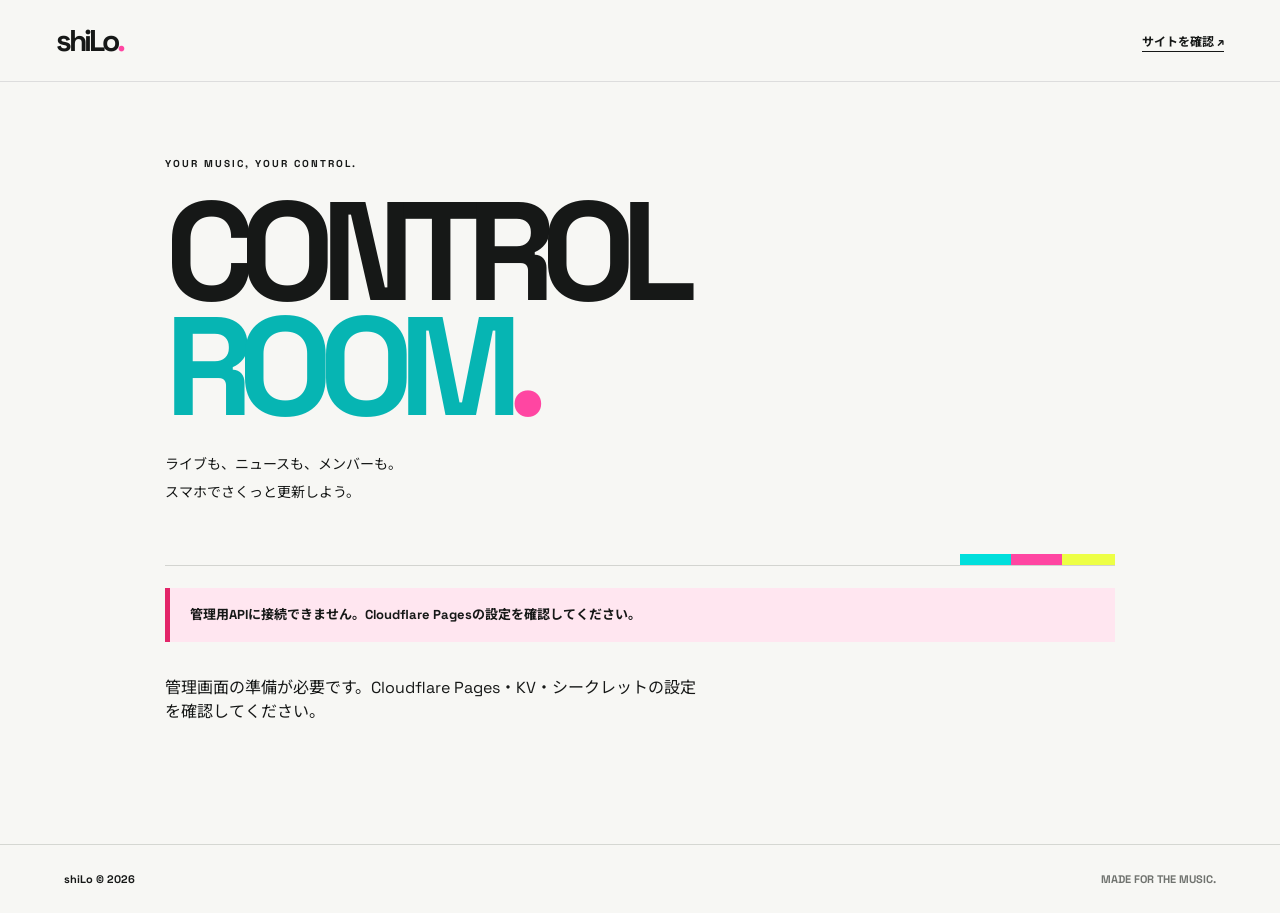
==== admin/index.html @ 3575ef64 "Add shiLo mobile control room and Cloudflare Pages content API" ====
<!doctype html>
<html lang="ja"><head><meta charset="utf-8"><meta name="viewport" content="width=device-width,initial-scale=1"><meta name="robots" content="noindex,nofollow"><meta name="theme-color" content="#f7f7f4"><title>shiLo | CONTROL ROOM</title><link rel="stylesheet" href="./admin.css"><script src="./admin.js" defer></script></head>
<body><a class="skip" href="#main">本文へ</a><header class="topbar"><a href="../" class="brand">shiLo<span>.</span></a><a class="public-link" href="../" target="_blank" rel="noopener">サイトを確認 ↗</a></header>
<main id="main"><div class="intro"><p class="overline">YOUR MUSIC, YOUR CONTROL.</p><h1>CONTROL<br><em>ROOM</em><span>.</span></h1><p>ライブも、ニュースも、メンバーも。<br>スマホでさくっと更新しよう。</p></div>
<p id="message" class="message" role="status" aria-live="polite" hidden></p>
<section id="loading" class="access-card">管理画面を読み込んでいます…</section>
<section id="setup-screen" class="access-card" hidden><p class="overline">FIRST TIME ONLY</p><h2>はじめての設定</h2><p>担当者の管理IDとパスワードを設定。初期設定用キーはサイト管理者から受け取ります。</p>
<form id="setup-form"><label>初期設定用キー<input name="setupKey" type="password" autocomplete="off" required></label><label>管理ID<input name="id" minlength="3" maxlength="40" autocomplete="username" required placeholder="shilo-manager"></label><label>パスワード（12文字以上）<input name="password" type="password" minlength="12" maxlength="128" autocomplete="new-password" required></label><button class="primary" type="submit">管理を始める ↗</button></form></section>
<section id="login-screen" class="access-card" hidden><p class="overline">WELCOME BACK</p><h2>おかえりなさい。</h2><p>管理IDとパスワードを入力。</p><form id="login-form"><label>管理ID<input name="id" autocomplete="username" required></label><label>パスワード<input name="password" type="password" autocomplete="current-password" required></label><button class="primary" type="submit">ログイン ↗</button></form></section>
<section id="workspace" hidden><div class="session-strip"><span id="signed-in">ログイン中</span><button id="logout" type="button">ログアウト ↗</button></div>
<nav class="tabs" aria-label="編集する項目"><button type="button" data-tab="events" aria-pressed="true">LIVE<small>ライブ</small></button><button type="button" data-tab="news" aria-pressed="false">NEWS<small>お知らせ</small></button><button type="button" data-tab="members" aria-pressed="false">MEMBER<small>メンバー</small></button><button type="button" data-tab="settings" aria-pressed="false">TEXT<small>紹介文</small></button><button type="button" data-tab="account" aria-pressed="false">LOGIN<small>ID変更</small></button></nav>
<section id="collection-pane" class="pane"><div class="pane-head"><div><p class="overline" id="collection-kicker">01 / LIVE</p><h2 id="collection-title">ライブ情報</h2></div><button id="add-entry" class="add-button" type="button">＋ 追加する</button></div><p class="hint">「公開する」をオンにした項目だけがサイトに表示されます。</p><div id="entry-list" class="entry-list"></div>
<form id="entry-form" class="editor" hidden><div class="editor-title"><h3 id="editor-title">新規作成</h3><button type="button" id="cancel-edit" class="text-button">キャンセル ✕</button></div><div id="entry-fields" class="fields"></div><label class="publish-toggle"><input type="checkbox" name="published"><span><b>サイトに公開する</b><small>オフなら下書きとして保存</small></span></label><button class="primary" type="submit">保存して反映する ↗</button></form></section>
<section id="settings-pane" class="pane" hidden><p class="overline">04 / WORDS</p><h2>サイトの紹介文</h2><p class="hint">空欄の場合は、今のサイトの文章をそのまま表示します。</p><form id="settings-form" class="editor"><label>トップのキャッチコピー<textarea name="tagline" maxlength="130" rows="2"></textarea></label><label>ABOUTの紹介文<textarea name="about" maxlength="700" rows="5"></textarea></label><button class="primary" type="submit">紹介文を保存 ↗</button></form></section>
<section id="account-pane" class="pane" hidden><p class="overline">05 / SECURITY</p><h2>管理IDを変更</h2><p class="hint">担当者が変わるとき、ここでIDとパスワードを変更できます。古いログイン情報は無効になります。</p><form id="account-form" class="editor"><label>新しい管理ID<input name="newId" minlength="3" maxlength="40" autocomplete="off" required></label><label>新しいパスワード（変更しないなら空欄）<input name="newPassword" type="password" minlength="12" maxlength="128" autocomplete="new-password"></label><label>現在のパスワード（本人確認）<input name="currentPassword" type="password" autocomplete="current-password" required></label><button class="primary" type="submit">ログイン情報を変更 ↗</button></form></section>
</section></main><footer>shiLo © 2026 <span>MADE FOR THE MUSIC.</span></footer></body></html>
---- admin/admin.css ----
@import url('https://fonts.googleapis.com/css2?family=Noto+Sans+JP:wght@400;500;700;900&family=Space+Grotesk:wght@400;600;700&display=swap');
:root{--paper:#f7f7f4;--ink:#161817;--pink:#ff46a2;--cyan:#00dfdc;--yellow:#edff45}*{box-sizing:border-box}html{scroll-behavior:smooth}body{margin:0;background:var(--paper);color:var(--ink);font-family:'Space Grotesk','Noto Sans JP',sans-serif}button,input,textarea{font:inherit}button{cursor:pointer;-webkit-tap-highlight-color:transparent}a{color:inherit;text-decoration:none}[hidden]{display:none!important}:focus-visible{outline:3px solid #008d8a;outline-offset:3px}.skip{position:absolute;top:-200px;background:#fff;padding:20px;z-index:10}.skip:focus{top:0}
.topbar{display:flex;justify-content:space-between;align-items:center;padding:21px min(5vw,56px);border-bottom:1px solid #ddd}.brand{font-size:30px;font-weight:700;letter-spacing:-3px}.brand span{color:var(--pink)}.public-link{font-size:12px;font-weight:700;text-decoration:underline;text-underline-offset:5px}main{max-width:1000px;margin:0 auto;padding:0 25px 90px}.intro{position:relative;padding:65px 0 45px;border-bottom:1px solid #d3d4d0}.intro .overline,.overline{font-size:10px;font-weight:700;letter-spacing:2px}.intro h1{font-size:clamp(64px,13vw,140px);letter-spacing:-.105em;line-height:.82;margin:25px 0}.intro h1 em{font-style:normal;color:#06b5b3}.intro h1>span{color:var(--pink)}.intro>p:last-child{font-size:14px;line-height:2}.intro:after{content:'';position:absolute;bottom:0;right:0;width:155px;height:11px;background:linear-gradient(90deg,var(--cyan) 33%,var(--pink) 33% 66%,var(--yellow) 66%)}
.message{margin:22px 0 0;padding:16px 20px;border-left:5px solid #008d8a;background:#e2f6f3;font-size:13px;font-weight:700;line-height:1.7}.message.error{border-color:#e32669;background:#ffe6f0}.access-card,.pane{padding:32px 0}.access-card{max-width:540px}.access-card h2,.pane h2{font-size:clamp(29px,5vw,44px);margin:10px 0 18px;letter-spacing:-.05em}.access-card>p:not(.overline){font-size:13px;line-height:2;color:#656862}form label{display:flex;flex-direction:column;gap:9px;font-size:12px;font-weight:700;margin:18px 0}input:not([type=checkbox]),textarea{border:1px solid #a4a8a2;background:#fff;border-radius:3px;padding:15px 14px;width:100%;min-height:51px;color:var(--ink);font-size:16px}textarea{resize:vertical;line-height:1.8}
.primary,.add-button{border:0;border-radius:2px;background:var(--ink);color:#fff;padding:18px 22px;min-height:54px;font-size:13px;font-weight:700}.primary{width:100%;margin-top:15px;text-align:left;display:flex;justify-content:space-between;align-items:center}.primary:hover,.add-button:hover{background:#374e4c}.primary:disabled,.add-button:disabled{opacity:.5;cursor:wait}.session-strip{display:flex;justify-content:space-between;align-items:center;padding:24px 0;font-size:12px;font-weight:700}.session-strip button,.text-button{background:transparent;border:0;text-decoration:underline;text-underline-offset:4px;font-size:12px;font-weight:700}.session-strip #signed-in:before{content:'●';color:#00ab7c;margin-right:8px}.tabs{display:grid;grid-template-columns:repeat(5,minmax(0,1fr));border:1px solid var(--ink);overflow:hidden}.tabs button{background:#fff;border:0;border-right:1px solid var(--ink);padding:19px 8px;font-weight:700;font-size:15px;text-align:center}.tabs button:last-child{border:0}.tabs button small{display:block;font-size:10px;margin-top:5px;font-weight:500}.tabs button[aria-pressed=true]{background:var(--yellow)}
.pane-head{display:flex;justify-content:space-between;align-items:center;gap:20px}.pane-head h2{margin-bottom:0}.add-button{white-space:nowrap;background:var(--pink);color:var(--ink)}.hint{font-size:12px;line-height:1.9;color:#656862;margin:20px 0 27px}.entry-list{display:grid;gap:14px}.entry{background:#fff;padding:20px 22px;border:1px solid #d7d9d5;display:flex;justify-content:space-between;gap:20px;align-items:center}.entry h3{font-size:18px;margin:0 0 8px;overflow-wrap:anywhere}.entry p{font-size:12px;line-height:1.75;color:#626662;margin:0}.entry-actions{display:flex;gap:8px;flex-wrap:wrap;justify-content:flex-end}.entry-actions button{border:1px solid #a7aaa5;background:#fff;border-radius:3px;font-size:12px;min-width:60px;min-height:44px;font-weight:700}.entry-actions .delete{color:#b22655}.state{display:inline-block;margin-top:7px;font-size:10px;font-weight:700;padding:5px 8px;background:#ebefeb}.state.on{background:#ccf6dc}.empty{border:1px dashed #a8aba6;padding:36px 20px;text-align:center;font-size:13px;line-height:1.9;color:#656862}.editor{margin-top:26px;padding:27px;background:#f0f1ed;border:1px solid #d7dad4}.editor-title{display:flex;justify-content:space-between;align-items:center;gap:10px}.editor-title h3{font-size:22px;margin:0}.fields{display:grid;grid-template-columns:1fr 1fr;gap:0 18px}.fields label.wide{grid-column:1/-1}.publish-toggle{background:#fff;padding:14px 15px;flex-direction:row;align-items:center!important;gap:14px}.publish-toggle input{accent-color:#008e75;width:22px;height:22px}.publish-toggle span{display:flex;flex-direction:column;gap:3px}.publish-toggle small{font-size:11px;color:#686c68;font-weight:400}footer{border-top:1px solid #d5d7d2;padding:27px 5%;font-size:11px;display:flex;justify-content:space-between;gap:20px;font-weight:700}footer span{color:#70736f}
@media(max-width:700px){main{padding:0 17px 65px}.intro{padding:43px 0 35px}.intro h1{font-size:clamp(60px,15vw,88px)}.intro>p:last-child{font-size:12px}.tabs{display:flex;overflow-x:auto;scroll-snap-type:x mandatory}.tabs button{min-width:94px;flex:1;scroll-snap-align:start;padding:17px 7px;font-size:13px}.session-strip{padding:21px 0}.pane{padding:25px 0}.pane h2{font-size:26px}.pane-head{align-items:flex-end}.add-button{padding:12px;font-size:12px;min-height:48px}.entry{display:block;padding:17px}.entry-actions{justify-content:flex-start;margin-top:16px}.editor{padding:16px}.fields{grid-template-columns:1fr}.fields label{grid-column:1/-1}.access-card{padding:25px 0}}@media(prefers-reduced-motion:reduce){html{scroll-behavior:auto}*{transition:none!important}}
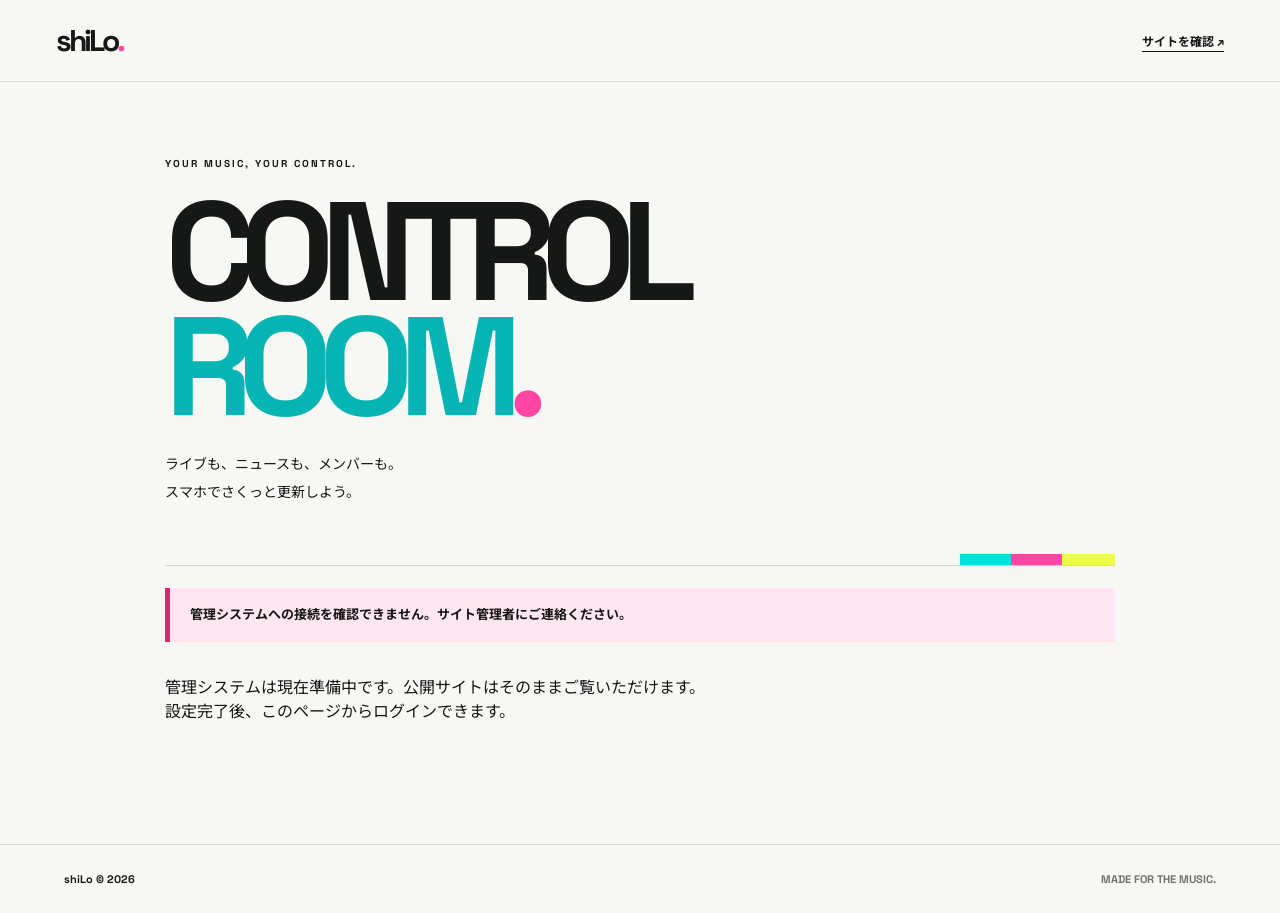
==== commit 0f2c3288: "Prefill shiLo initial administrator ID as 1013" ====
--- a/admin/index.html
+++ b/admin/index.html
@@ -5,7 +5,7 @@
 <p id="message" class="message" role="status" aria-live="polite" hidden></p>
 <section id="loading" class="access-card">管理画面を読み込んでいます…</section>
 <section id="setup-screen" class="access-card" hidden><p class="overline">FIRST TIME ONLY</p><h2>はじめての設定</h2><p>担当者の管理IDとパスワードを設定。初期設定用キーはサイト管理者から受け取ります。</p>
-<form id="setup-form"><label>初期設定用キー<input name="setupKey" type="password" autocomplete="off" required></label><label>管理ID<input name="id" minlength="3" maxlength="40" autocomplete="username" required placeholder="shilo-manager"></label><label>パスワード（12文字以上）<input name="password" type="password" minlength="12" maxlength="128" autocomplete="new-password" required></label><button class="primary" type="submit">管理を始める ↗</button></form></section>
+<form id="setup-form"><label>初期設定用キー<input name="setupKey" type="password" autocomplete="off" required></label><label>管理ID<input name="id" minlength="3" maxlength="40" autocomplete="username" required value="1013" placeholder="管理ID"></label><label>パスワード（12文字以上）<input name="password" type="password" minlength="12" maxlength="128" autocomplete="new-password" required></label><button class="primary" type="submit">管理を始める ↗</button></form></section>
 <section id="login-screen" class="access-card" hidden><p class="overline">WELCOME BACK</p><h2>おかえりなさい。</h2><p>管理IDとパスワードを入力。</p><form id="login-form"><label>管理ID<input name="id" autocomplete="username" required></label><label>パスワード<input name="password" type="password" autocomplete="current-password" required></label><button class="primary" type="submit">ログイン ↗</button></form></section>
 <section id="workspace" hidden><div class="session-strip"><span id="signed-in">ログイン中</span><button id="logout" type="button">ログアウト ↗</button></div>
 <nav class="tabs" aria-label="編集する項目"><button type="button" data-tab="events" aria-pressed="true">LIVE<small>ライブ</small></button><button type="button" data-tab="news" aria-pressed="false">NEWS<small>お知らせ</small></button><button type="button" data-tab="members" aria-pressed="false">MEMBER<small>メンバー</small></button><button type="button" data-tab="settings" aria-pressed="false">TEXT<small>紹介文</small></button><button type="button" data-tab="account" aria-pressed="false">LOGIN<small>ID変更</small></button></nav>
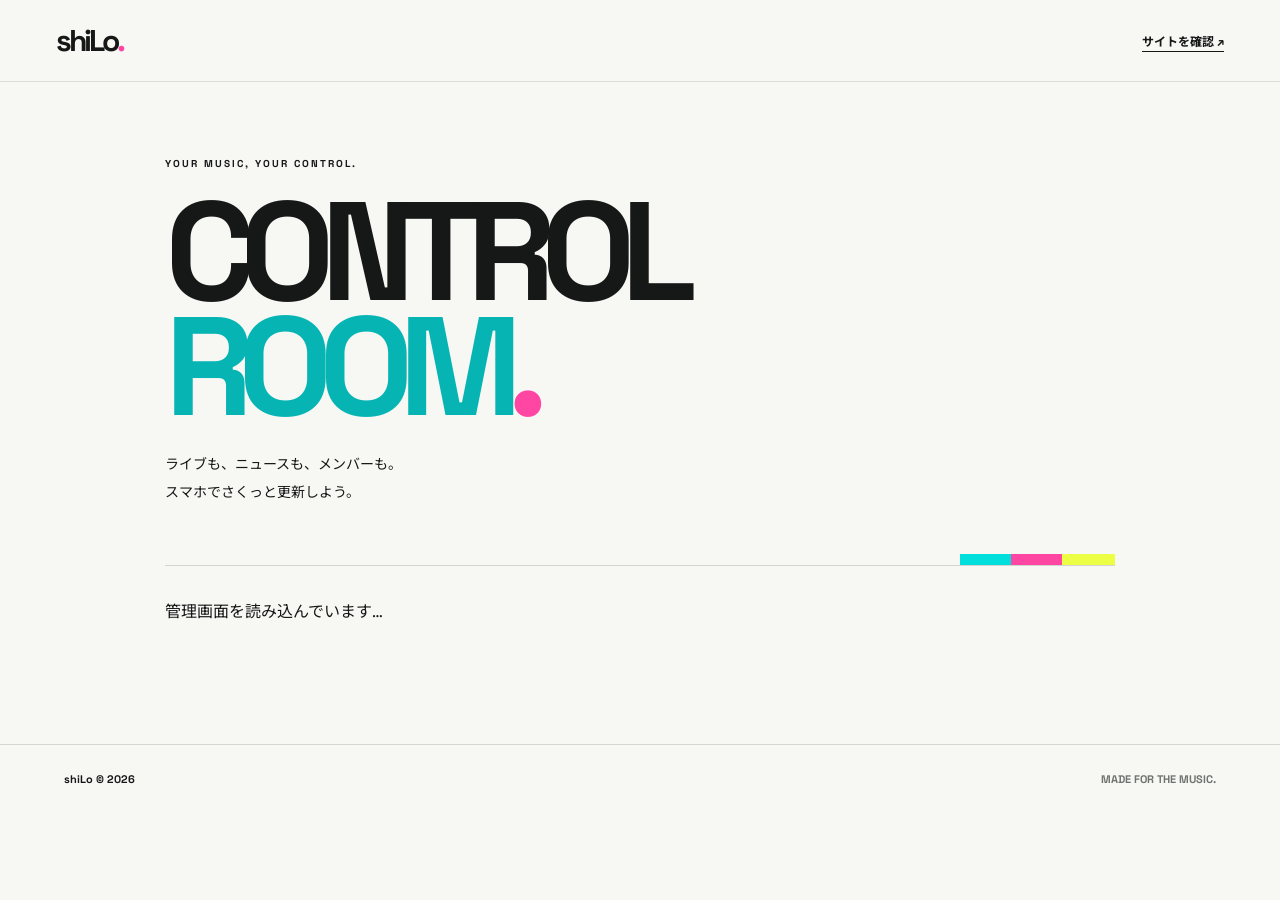
==== commit d17446b4: "Remove staff account setup and settings screens; show ID 1013 login" ====
--- a/admin/index.html
+++ b/admin/index.html
@@ -4,13 +4,10 @@
 <main id="main"><div class="intro"><p class="overline">YOUR MUSIC, YOUR CONTROL.</p><h1>CONTROL<br><em>ROOM</em><span>.</span></h1><p>ライブも、ニュースも、メンバーも。<br>スマホでさくっと更新しよう。</p></div>
 <p id="message" class="message" role="status" aria-live="polite" hidden></p>
 <section id="loading" class="access-card">管理画面を読み込んでいます…</section>
-<section id="setup-screen" class="access-card" hidden><p class="overline">FIRST TIME ONLY</p><h2>はじめての設定</h2><p>担当者の管理IDとパスワードを設定。初期設定用キーはサイト管理者から受け取ります。</p>
-<form id="setup-form"><label>初期設定用キー<input name="setupKey" type="password" autocomplete="off" required></label><label>管理ID<input name="id" minlength="3" maxlength="40" autocomplete="username" required value="1013" placeholder="管理ID"></label><label>パスワード（12文字以上）<input name="password" type="password" minlength="12" maxlength="128" autocomplete="new-password" required></label><button class="primary" type="submit">管理を始める ↗</button></form></section>
-<section id="login-screen" class="access-card" hidden><p class="overline">WELCOME BACK</p><h2>おかえりなさい。</h2><p>管理IDとパスワードを入力。</p><form id="login-form"><label>管理ID<input name="id" autocomplete="username" required></label><label>パスワード<input name="password" type="password" autocomplete="current-password" required></label><button class="primary" type="submit">ログイン ↗</button></form></section>
+<section id="login-screen" class="access-card" hidden><p class="overline">WELCOME BACK</p><h2>おかえりなさい。</h2><p>管理ID「1013」のパスワードを入力してください。</p><form id="login-form"><label>管理ID<input name="id" value="1013" readonly aria-readonly="true" autocomplete="username" required></label><label>パスワード<input name="password" type="password" autocomplete="current-password" required></label><button class="primary" type="submit">ログイン ↗</button></form></section>
 <section id="workspace" hidden><div class="session-strip"><span id="signed-in">ログイン中</span><button id="logout" type="button">ログアウト ↗</button></div>
-<nav class="tabs" aria-label="編集する項目"><button type="button" data-tab="events" aria-pressed="true">LIVE<small>ライブ</small></button><button type="button" data-tab="news" aria-pressed="false">NEWS<small>お知らせ</small></button><button type="button" data-tab="members" aria-pressed="false">MEMBER<small>メンバー</small></button><button type="button" data-tab="settings" aria-pressed="false">TEXT<small>紹介文</small></button><button type="button" data-tab="account" aria-pressed="false">LOGIN<small>ID変更</small></button></nav>
+<nav class="tabs" aria-label="編集する項目"><button type="button" data-tab="events" aria-pressed="true">LIVE<small>ライブ</small></button><button type="button" data-tab="news" aria-pressed="false">NEWS<small>お知らせ</small></button><button type="button" data-tab="members" aria-pressed="false">MEMBER<small>メンバー</small></button><button type="button" data-tab="settings" aria-pressed="false">TEXT<small>紹介文</small></button></nav>
 <section id="collection-pane" class="pane"><div class="pane-head"><div><p class="overline" id="collection-kicker">01 / LIVE</p><h2 id="collection-title">ライブ情報</h2></div><button id="add-entry" class="add-button" type="button">＋ 追加する</button></div><p class="hint">「公開する」をオンにした項目だけがサイトに表示されます。</p><div id="entry-list" class="entry-list"></div>
 <form id="entry-form" class="editor" hidden><div class="editor-title"><h3 id="editor-title">新規作成</h3><button type="button" id="cancel-edit" class="text-button">キャンセル ✕</button></div><div id="entry-fields" class="fields"></div><label class="publish-toggle"><input type="checkbox" name="published"><span><b>サイトに公開する</b><small>オフなら下書きとして保存</small></span></label><button class="primary" type="submit">保存して反映する ↗</button></form></section>
 <section id="settings-pane" class="pane" hidden><p class="overline">04 / WORDS</p><h2>サイトの紹介文</h2><p class="hint">空欄の場合は、今のサイトの文章をそのまま表示します。</p><form id="settings-form" class="editor"><label>トップのキャッチコピー<textarea name="tagline" maxlength="130" rows="2"></textarea></label><label>ABOUTの紹介文<textarea name="about" maxlength="700" rows="5"></textarea></label><button class="primary" type="submit">紹介文を保存 ↗</button></form></section>
-<section id="account-pane" class="pane" hidden><p class="overline">05 / SECURITY</p><h2>管理IDを変更</h2><p class="hint">担当者が変わるとき、ここでIDとパスワードを変更できます。古いログイン情報は無効になります。</p><form id="account-form" class="editor"><label>新しい管理ID<input name="newId" minlength="3" maxlength="40" autocomplete="off" required></label><label>新しいパスワード（変更しないなら空欄）<input name="newPassword" type="password" minlength="12" maxlength="128" autocomplete="new-password"></label><label>現在のパスワード（本人確認）<input name="currentPassword" type="password" autocomplete="current-password" required></label><button class="primary" type="submit">ログイン情報を変更 ↗</button></form></section>
 </section></main><footer>shiLo © 2026 <span>MADE FOR THE MUSIC.</span></footer></body></html>
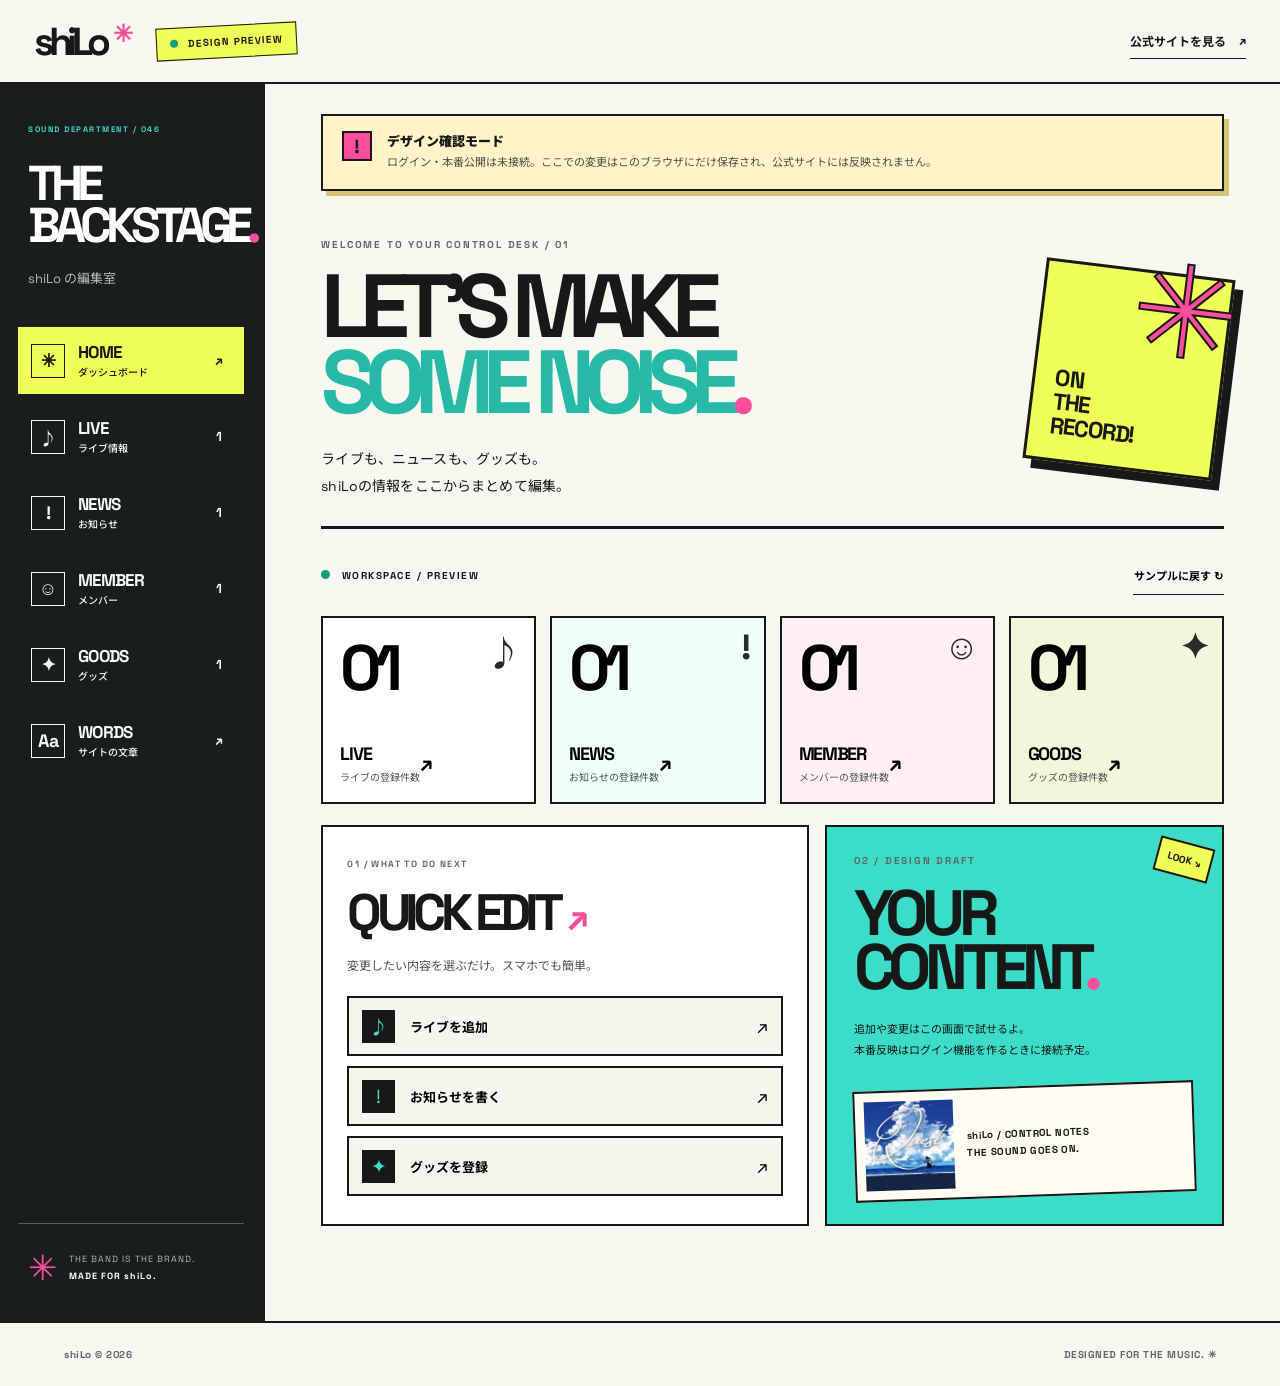
==== commit ff561e6e: "Create shiLo BACKSTAGE mobile admin design preview without authentication" ====
--- a/admin/index.html
+++ b/admin/index.html
@@ -1,13 +1,101 @@
 <!doctype html>
-<html lang="ja"><head><meta charset="utf-8"><meta name="viewport" content="width=device-width,initial-scale=1"><meta name="robots" content="noindex,nofollow"><meta name="theme-color" content="#f7f7f4"><title>shiLo | CONTROL ROOM</title><link rel="stylesheet" href="./admin.css"><script src="./admin.js" defer></script></head>
-<body><a class="skip" href="#main">本文へ</a><header class="topbar"><a href="../" class="brand">shiLo<span>.</span></a><a class="public-link" href="../" target="_blank" rel="noopener">サイトを確認 ↗</a></header>
-<main id="main"><div class="intro"><p class="overline">YOUR MUSIC, YOUR CONTROL.</p><h1>CONTROL<br><em>ROOM</em><span>.</span></h1><p>ライブも、ニュースも、メンバーも。<br>スマホでさくっと更新しよう。</p></div>
-<p id="message" class="message" role="status" aria-live="polite" hidden></p>
-<section id="loading" class="access-card">管理画面を読み込んでいます…</section>
-<section id="login-screen" class="access-card" hidden><p class="overline">WELCOME BACK</p><h2>おかえりなさい。</h2><p>管理ID「1013」のパスワードを入力してください。</p><form id="login-form"><label>管理ID<input name="id" value="1013" readonly aria-readonly="true" autocomplete="username" required></label><label>パスワード<input name="password" type="password" autocomplete="current-password" required></label><button class="primary" type="submit">ログイン ↗</button></form></section>
-<section id="workspace" hidden><div class="session-strip"><span id="signed-in">ログイン中</span><button id="logout" type="button">ログアウト ↗</button></div>
-<nav class="tabs" aria-label="編集する項目"><button type="button" data-tab="events" aria-pressed="true">LIVE<small>ライブ</small></button><button type="button" data-tab="news" aria-pressed="false">NEWS<small>お知らせ</small></button><button type="button" data-tab="members" aria-pressed="false">MEMBER<small>メンバー</small></button><button type="button" data-tab="settings" aria-pressed="false">TEXT<small>紹介文</small></button></nav>
-<section id="collection-pane" class="pane"><div class="pane-head"><div><p class="overline" id="collection-kicker">01 / LIVE</p><h2 id="collection-title">ライブ情報</h2></div><button id="add-entry" class="add-button" type="button">＋ 追加する</button></div><p class="hint">「公開する」をオンにした項目だけがサイトに表示されます。</p><div id="entry-list" class="entry-list"></div>
-<form id="entry-form" class="editor" hidden><div class="editor-title"><h3 id="editor-title">新規作成</h3><button type="button" id="cancel-edit" class="text-button">キャンセル ✕</button></div><div id="entry-fields" class="fields"></div><label class="publish-toggle"><input type="checkbox" name="published"><span><b>サイトに公開する</b><small>オフなら下書きとして保存</small></span></label><button class="primary" type="submit">保存して反映する ↗</button></form></section>
-<section id="settings-pane" class="pane" hidden><p class="overline">04 / WORDS</p><h2>サイトの紹介文</h2><p class="hint">空欄の場合は、今のサイトの文章をそのまま表示します。</p><form id="settings-form" class="editor"><label>トップのキャッチコピー<textarea name="tagline" maxlength="130" rows="2"></textarea></label><label>ABOUTの紹介文<textarea name="about" maxlength="700" rows="5"></textarea></label><button class="primary" type="submit">紹介文を保存 ↗</button></form></section>
-</section></main><footer>shiLo © 2026 <span>MADE FOR THE MUSIC.</span></footer></body></html>+<html lang="ja">
+<head>
+<meta charset="utf-8">
+<meta name="viewport" content="width=device-width, initial-scale=1">
+<meta name="theme-color" content="#f7f7f0">
+<meta name="robots" content="noindex,nofollow">
+<meta name="description" content="shiLo 管理画面のデザイン確認用プレビュー。ログイン・本番保存は未実装です。">
+<title>BACKSTAGE / shiLo — 管理画面デザイン</title>
+<link rel="preconnect" href="https://fonts.googleapis.com">
+<link rel="preconnect" href="https://fonts.gstatic.com" crossorigin>
+<link rel="stylesheet" href="./admin.css?v=backstage-design-1">
+<script src="./admin.js?v=backstage-design-1" defer></script>
+</head>
+<body>
+<a class="skip-link" href="#main">編集エリアへ移動</a>
+<header class="topbar">
+  <a class="brand" href="../" aria-label="shiLoのホームに戻る">shi<span>Lo</span><b>✳</b></a>
+  <span class="studio-chip"><span class="live-dot" aria-hidden="true"></span> DESIGN PREVIEW</span>
+  <a class="site-link" href="../" target="_blank" rel="noopener noreferrer">公式サイトを見る <span aria-hidden="true">↗</span></a>
+</header>
+<div class="app-frame">
+  <aside class="sidebar" aria-label="管理メニュー">
+    <div class="sidebar-title"><span class="sidebar-side">SOUND DEPARTMENT / 046</span><strong>THE<br>BACKSTAGE<span>.</span></strong><p>shiLo の編集室</p></div>
+    <nav class="side-nav" aria-label="コンテンツの管理">
+      <button type="button" class="nav-item active" data-view="dashboard" aria-current="page"><span class="nav-icon" aria-hidden="true">✳</span><span>HOME<small>ダッシュボード</small></span><span class="nav-arrow">↗</span></button>
+      <button type="button" class="nav-item" data-view="events"><span class="nav-icon" aria-hidden="true">♪</span><span>LIVE<small>ライブ情報</small></span><span class="nav-count" data-count="events">0</span></button>
+      <button type="button" class="nav-item" data-view="news"><span class="nav-icon" aria-hidden="true">!</span><span>NEWS<small>お知らせ</small></span><span class="nav-count" data-count="news">0</span></button>
+      <button type="button" class="nav-item" data-view="members"><span class="nav-icon" aria-hidden="true">☺</span><span>MEMBER<small>メンバー</small></span><span class="nav-count" data-count="members">0</span></button>
+      <button type="button" class="nav-item" data-view="goods"><span class="nav-icon" aria-hidden="true">✦</span><span>GOODS<small>グッズ</small></span><span class="nav-count" data-count="goods">0</span></button>
+      <button type="button" class="nav-item" data-view="settings"><span class="nav-icon" aria-hidden="true">Aa</span><span>WORDS<small>サイトの文章</small></span><span class="nav-arrow">↗</span></button>
+    </nav>
+    <div class="sidebar-footer"><span class="little-mark">✳</span><p>THE BAND IS THE BRAND.<br><strong>MADE FOR shiLo.</strong></p></div>
+  </aside>
+
+  <main id="main" class="main">
+    <div class="notice" role="note"><span class="notice-symbol" aria-hidden="true">!</span><p><strong>デザイン確認モード</strong><span>ログイン・本番公開は未接続。ここでの変更はこのブラウザにだけ保存され、公式サイトには反映されません。</span></p></div>
+    <nav class="mobile-nav" aria-label="スマホ管理メニュー">
+      <button type="button" data-mobile-view="dashboard" aria-current="page"><span>✳</span>HOME</button>
+      <button type="button" data-mobile-view="events"><span>♪</span>LIVE</button>
+      <button type="button" data-mobile-view="news"><span>!</span>NEWS</button>
+      <button type="button" data-mobile-view="members"><span>☺</span>MEMBER</button>
+      <button type="button" data-mobile-view="goods"><span>✦</span>GOODS</button>
+      <button type="button" data-mobile-view="settings"><span>Aa</span>WORDS</button>
+    </nav>
+    <div id="feedback" class="feedback" role="status" aria-live="polite" hidden></div>
+
+    <section id="dashboard-view" class="view">
+      <header class="page-heading"><div><p class="overline">WELCOME TO YOUR CONTROL DESK / 01</p><h1>LET'S MAKE<br><em>SOME NOISE</em><span>.</span></h1><p class="heading-description">ライブも、ニュースも、グッズも。<br>shiLoの情報をここからまとめて編集。</p></div><div class="header-art" aria-hidden="true"><span class="header-art-sun">✳</span><span class="header-art-note">ON<br>THE<br>RECORD!</span></div></header>
+      <div class="dashboard-toolbar"><span><span class="online-circle"></span> WORKSPACE / PREVIEW</span><button id="reset-demo" type="button" class="subtle-button">サンプルに戻す <span aria-hidden="true">↻</span></button></div>
+      <div id="overview-cards" class="overview-cards"></div>
+      <div class="dashboard-bottom">
+        <section class="quick-panel">
+          <div class="panel-title"><span>01 / WHAT TO DO NEXT</span><h2>QUICK EDIT<span>↗</span></h2></div>
+          <p>変更したい内容を選ぶだけ。スマホでも簡単。</p>
+          <div class="quick-buttons">
+            <button type="button" data-quick-view="events"><span>♪</span><b>ライブを追加</b><span aria-hidden="true">↗</span></button>
+            <button type="button" data-quick-view="news"><span>!</span><b>お知らせを書く</b><span aria-hidden="true">↗</span></button>
+            <button type="button" data-quick-view="goods"><span>✦</span><b>グッズを登録</b><span aria-hidden="true">↗</span></button>
+          </div>
+        </section>
+        <section class="preview-panel">
+          <div class="preview-stamp">LOOK ↘</div><p class="overline">02 / DESIGN DRAFT</p><h2>YOUR<br>CONTENT<span>.</span></h2><p>追加や変更はこの画面で試せるよ。<br>本番反映はログイン機能を作るときに接続予定。</p><div class="mini-cover"><img src="../assets/quest-cover.jpg" alt="shiLo『Quest』ジャケット" loading="lazy"><span>shiLo / CONTROL NOTES<br><b>THE SOUND GOES ON.</b></span></div>
+        </section>
+      </div>
+    </section>
+
+    <section id="collection-view" class="view" hidden>
+      <div class="page-heading page-heading-small"><div><p id="section-eyebrow" class="overline">LIVE / EDIT YOUR SOUND</p><h1 id="section-title">LIVE<span>.</span></h1><p id="section-description" class="heading-description">ライブ情報を追加・編集できます。</p></div><div class="section-number" id="section-number">01</div></div>
+      <div class="list-toolbar">
+        <div class="filter-group" role="group" aria-label="表示を絞り込む"><button type="button" data-filter="all" aria-pressed="true">すべて</button><button type="button" data-filter="published" aria-pressed="false">公開イメージ</button><button type="button" data-filter="draft" aria-pressed="false">下書き</button></div>
+        <button id="add-item" class="add-button" type="button"><span aria-hidden="true">＋</span> 新しく追加</button>
+      </div>
+      <div id="collection-list" class="collection-list"></div>
+      <p class="list-note">※ この一覧はデザイン確認用です。本番サイトには表示されません。</p>
+    </section>
+
+    <section id="settings-view" class="view" hidden>
+      <div class="page-heading page-heading-small"><div><p class="overline">WORDS / YOUR VOICE</p><h1>WORDS<span>.</span></h1><p class="heading-description">トップのキャッチコピーと紹介文を編集する画面。</p></div><div class="section-number">Aa</div></div>
+      <form id="settings-form" class="settings-form">
+        <div class="settings-card"><span class="field-kicker">01 / TOP MESSAGE</span><label for="setting-tagline">メインのキャッチコピー</label><textarea id="setting-tagline" name="tagline" rows="3" maxlength="130" placeholder="日常に、おしゃぽっぷなBGMを。"></textarea><small>トップページのメッセージに使う想定。</small></div>
+        <div class="settings-card"><span class="field-kicker">02 / ABOUT shiLo</span><label for="setting-about">バンドの紹介文</label><textarea id="setting-about" name="about" rows="5" maxlength="700" placeholder="shiLoの紹介文"></textarea><small>ABOUT欄の文章に使う想定。</small></div>
+        <div class="settings-actions"><button type="submit" class="primary-button">この端末に仮保存 <span aria-hidden="true">↗</span></button><p>公式サイトには反映しません。</p></div>
+      </form>
+    </section>
+  </main>
+</div>
+<div id="editor-overlay" class="editor-overlay" hidden>
+  <div id="editor-backdrop" class="editor-backdrop" aria-hidden="true"></div>
+  <section class="editor-sheet" role="dialog" aria-modal="true" aria-labelledby="editor-heading">
+    <header class="editor-header"><div><p id="editor-kicker" class="overline">EDIT / DESIGN PREVIEW</p><h2 id="editor-heading">新しく追加</h2></div><button id="editor-close" type="button" class="icon-close" aria-label="編集を閉じる">×</button></header>
+    <form id="editor-form">
+      <div id="editor-fields" class="editor-fields"></div>
+      <label class="publish-control"><input type="checkbox" name="published"><span><strong>公開イメージにする</strong><small>本番への公開は行いません</small></span><span class="switch-art" aria-hidden="true"></span></label>
+      <div class="editor-footer"><button type="button" id="editor-cancel" class="cancel-button">キャンセル</button><button type="submit" class="primary-button">仮保存する <span aria-hidden="true">↗</span></button></div>
+    </form>
+  </section>
+</div>
+<footer class="bottom-footer"><span>shiLo © 2026</span><span>DESIGNED FOR THE MUSIC. ✳</span></footer>
+</body>
+</html>
--- a/admin/admin.css
+++ b/admin/admin.css
@@ -1,7 +1,248 @@
-@import url('https://fonts.googleapis.com/css2?family=Noto+Sans+JP:wght@400;500;700;900&family=Space+Grotesk:wght@400;600;700&display=swap');
-:root{--paper:#f7f7f4;--ink:#161817;--pink:#ff46a2;--cyan:#00dfdc;--yellow:#edff45}*{box-sizing:border-box}html{scroll-behavior:smooth}body{margin:0;background:var(--paper);color:var(--ink);font-family:'Space Grotesk','Noto Sans JP',sans-serif}button,input,textarea{font:inherit}button{cursor:pointer;-webkit-tap-highlight-color:transparent}a{color:inherit;text-decoration:none}[hidden]{display:none!important}:focus-visible{outline:3px solid #008d8a;outline-offset:3px}.skip{position:absolute;top:-200px;background:#fff;padding:20px;z-index:10}.skip:focus{top:0}
-.topbar{display:flex;justify-content:space-between;align-items:center;padding:21px min(5vw,56px);border-bottom:1px solid #ddd}.brand{font-size:30px;font-weight:700;letter-spacing:-3px}.brand span{color:var(--pink)}.public-link{font-size:12px;font-weight:700;text-decoration:underline;text-underline-offset:5px}main{max-width:1000px;margin:0 auto;padding:0 25px 90px}.intro{position:relative;padding:65px 0 45px;border-bottom:1px solid #d3d4d0}.intro .overline,.overline{font-size:10px;font-weight:700;letter-spacing:2px}.intro h1{font-size:clamp(64px,13vw,140px);letter-spacing:-.105em;line-height:.82;margin:25px 0}.intro h1 em{font-style:normal;color:#06b5b3}.intro h1>span{color:var(--pink)}.intro>p:last-child{font-size:14px;line-height:2}.intro:after{content:'';position:absolute;bottom:0;right:0;width:155px;height:11px;background:linear-gradient(90deg,var(--cyan) 33%,var(--pink) 33% 66%,var(--yellow) 66%)}
-.message{margin:22px 0 0;padding:16px 20px;border-left:5px solid #008d8a;background:#e2f6f3;font-size:13px;font-weight:700;line-height:1.7}.message.error{border-color:#e32669;background:#ffe6f0}.access-card,.pane{padding:32px 0}.access-card{max-width:540px}.access-card h2,.pane h2{font-size:clamp(29px,5vw,44px);margin:10px 0 18px;letter-spacing:-.05em}.access-card>p:not(.overline){font-size:13px;line-height:2;color:#656862}form label{display:flex;flex-direction:column;gap:9px;font-size:12px;font-weight:700;margin:18px 0}input:not([type=checkbox]),textarea{border:1px solid #a4a8a2;background:#fff;border-radius:3px;padding:15px 14px;width:100%;min-height:51px;color:var(--ink);font-size:16px}textarea{resize:vertical;line-height:1.8}
-.primary,.add-button{border:0;border-radius:2px;background:var(--ink);color:#fff;padding:18px 22px;min-height:54px;font-size:13px;font-weight:700}.primary{width:100%;margin-top:15px;text-align:left;display:flex;justify-content:space-between;align-items:center}.primary:hover,.add-button:hover{background:#374e4c}.primary:disabled,.add-button:disabled{opacity:.5;cursor:wait}.session-strip{display:flex;justify-content:space-between;align-items:center;padding:24px 0;font-size:12px;font-weight:700}.session-strip button,.text-button{background:transparent;border:0;text-decoration:underline;text-underline-offset:4px;font-size:12px;font-weight:700}.session-strip #signed-in:before{content:'●';color:#00ab7c;margin-right:8px}.tabs{display:grid;grid-template-columns:repeat(5,minmax(0,1fr));border:1px solid var(--ink);overflow:hidden}.tabs button{background:#fff;border:0;border-right:1px solid var(--ink);padding:19px 8px;font-weight:700;font-size:15px;text-align:center}.tabs button:last-child{border:0}.tabs button small{display:block;font-size:10px;margin-top:5px;font-weight:500}.tabs button[aria-pressed=true]{background:var(--yellow)}
-.pane-head{display:flex;justify-content:space-between;align-items:center;gap:20px}.pane-head h2{margin-bottom:0}.add-button{white-space:nowrap;background:var(--pink);color:var(--ink)}.hint{font-size:12px;line-height:1.9;color:#656862;margin:20px 0 27px}.entry-list{display:grid;gap:14px}.entry{background:#fff;padding:20px 22px;border:1px solid #d7d9d5;display:flex;justify-content:space-between;gap:20px;align-items:center}.entry h3{font-size:18px;margin:0 0 8px;overflow-wrap:anywhere}.entry p{font-size:12px;line-height:1.75;color:#626662;margin:0}.entry-actions{display:flex;gap:8px;flex-wrap:wrap;justify-content:flex-end}.entry-actions button{border:1px solid #a7aaa5;background:#fff;border-radius:3px;font-size:12px;min-width:60px;min-height:44px;font-weight:700}.entry-actions .delete{color:#b22655}.state{display:inline-block;margin-top:7px;font-size:10px;font-weight:700;padding:5px 8px;background:#ebefeb}.state.on{background:#ccf6dc}.empty{border:1px dashed #a8aba6;padding:36px 20px;text-align:center;font-size:13px;line-height:1.9;color:#656862}.editor{margin-top:26px;padding:27px;background:#f0f1ed;border:1px solid #d7dad4}.editor-title{display:flex;justify-content:space-between;align-items:center;gap:10px}.editor-title h3{font-size:22px;margin:0}.fields{display:grid;grid-template-columns:1fr 1fr;gap:0 18px}.fields label.wide{grid-column:1/-1}.publish-toggle{background:#fff;padding:14px 15px;flex-direction:row;align-items:center!important;gap:14px}.publish-toggle input{accent-color:#008e75;width:22px;height:22px}.publish-toggle span{display:flex;flex-direction:column;gap:3px}.publish-toggle small{font-size:11px;color:#686c68;font-weight:400}footer{border-top:1px solid #d5d7d2;padding:27px 5%;font-size:11px;display:flex;justify-content:space-between;gap:20px;font-weight:700}footer span{color:#70736f}
-@media(max-width:700px){main{padding:0 17px 65px}.intro{padding:43px 0 35px}.intro h1{font-size:clamp(60px,15vw,88px)}.intro>p:last-child{font-size:12px}.tabs{display:flex;overflow-x:auto;scroll-snap-type:x mandatory}.tabs button{min-width:94px;flex:1;scroll-snap-align:start;padding:17px 7px;font-size:13px}.session-strip{padding:21px 0}.pane{padding:25px 0}.pane h2{font-size:26px}.pane-head{align-items:flex-end}.add-button{padding:12px;font-size:12px;min-height:48px}.entry{display:block;padding:17px}.entry-actions{justify-content:flex-start;margin-top:16px}.editor{padding:16px}.fields{grid-template-columns:1fr}.fields label{grid-column:1/-1}.access-card{padding:25px 0}}@media(prefers-reduced-motion:reduce){html{scroll-behavior:auto}*{transition:none!important}}+@import url('https://fonts.googleapis.com/css2?family=Noto+Sans+JP:wght@400;500;600;700;900&family=Space+Grotesk:wght@400;500;600;700&display=swap');
+:root{--paper:#f7f7f0;--ink:#171918;--muted:#656d67;--pink:#ff4c9d;--cyan:#3bdcc9;--acid:#eeff55;--line:#d8dcd3;--white:#fff;--mint:#d5f7e9}
+*{box-sizing:border-box}
+html{scroll-behavior:smooth;scroll-padding-top:15px}
+body{margin:0;color:var(--ink);background:var(--paper);font-family:"Space Grotesk","Noto Sans JP",sans-serif;-webkit-font-smoothing:antialiased}
+button,input,textarea,select{font:inherit}
+button{cursor:pointer;-webkit-tap-highlight-color:transparent}
+a{color:inherit;text-decoration:none}
+:focus-visible{outline:3px solid #008e79;outline-offset:3px}
+[hidden]{display:none!important}
+.skip-link{position:absolute;left:0;top:-80px;z-index:20;background:var(--white);padding:13px}.skip-link:focus{top:0}
+.topbar{height:84px;background:var(--paper);border-bottom:2px solid var(--ink);display:flex;align-items:center;gap:23px;padding:0 34px}
+.brand{font-size:39px;letter-spacing:-.14em;font-weight:700;white-space:nowrap;line-height:1}.brand span{color:var(--ink)}.brand b{font-size:24px;color:var(--pink);vertical-align:top;margin-left:7px;letter-spacing:0;font-weight:700}
+.studio-chip{border:1.5px solid var(--ink);font-size:10px;font-weight:700;letter-spacing:1px;padding:9px 13px;background:var(--acid);transform:rotate(-3deg);white-space:nowrap}
+.live-dot{width:8px;height:8px;display:inline-block;background:#189a7b;border-radius:50%;margin-right:6px}
+.site-link{font-size:12px;font-weight:700;margin-left:auto;display:flex;align-items:center;gap:13px;border-bottom:1px solid currentColor;padding-block:8px}
+.site-link:hover{color:#007b70}
+.app-frame{display:grid;grid-template-columns:265px minmax(0,1fr);min-height:calc(100vh - 154px)}
+.sidebar{background:#191d1c;color:#fff;padding:32px 18px 27px;display:flex;flex-direction:column;gap:40px;border-right:3px solid #191d1c}
+.sidebar-title{padding-inline:10px}
+.sidebar-side{font-size:8px;letter-spacing:1.5px;color:var(--cyan);font-weight:700}
+.sidebar-title strong{display:block;font-size:49px;letter-spacing:-.12em;line-height:.86;margin:25px 0 22px;white-space:nowrap}
+.sidebar-title strong span{color:var(--pink)}
+.sidebar-title p{color:#b1bbb7;margin:0;font-size:13px}
+.side-nav{display:flex;flex-direction:column;gap:9px}
+.nav-item{display:flex;align-items:center;gap:13px;width:100%;border:1px solid transparent;background:transparent;color:#f5f8f4;text-align:left;padding:12px 12px;min-height:67px}
+.nav-item:hover{border-color:#67736c;background:#303937}
+.nav-item.active{background:var(--acid);color:var(--ink);border-color:var(--acid)}
+.nav-item .nav-icon{width:34px;height:34px;border:1px solid currentColor;display:grid;place-items:center;font-size:18px;font-weight:900;flex-shrink:0}
+.nav-item>span:nth-child(2){font-size:17px;font-weight:700;letter-spacing:-.04em;line-height:1.1;display:flex;flex-direction:column;gap:5px}
+.nav-item small{font-size:10px;font-weight:500;letter-spacing:0}
+.nav-count,.nav-arrow{margin-left:auto;font-size:13px;font-weight:700;min-width:24px;text-align:center}
+.sidebar-footer{margin-top:auto;padding:18px 10px 0;border-top:1px solid #52605a;display:flex;align-items:center;gap:12px}
+.little-mark{font-size:35px;color:var(--pink)}
+.sidebar-footer p{font-size:9px;letter-spacing:1px;line-height:1.9;color:#afb6b1}
+.sidebar-footer strong{color:#fff}
+.main{min-width:0;padding:30px clamp(24px,4.4vw,78px) 95px;max-width:1380px;width:100%;margin:0 auto}
+.notice{background:#fff3c7;border:2px solid var(--ink);display:flex;gap:15px;align-items:start;padding:15px 19px;min-height:77px;margin-bottom:47px;box-shadow:5px 5px 0 #d4c576}
+.notice-symbol{display:grid;place-items:center;background:var(--pink);border:2px solid var(--ink);font-size:19px;font-weight:900;width:30px;height:30px;flex-shrink:0}
+.notice p{margin:0;display:flex;flex-direction:column;gap:4px}
+.notice strong{font-size:13px;font-weight:900}
+.notice p span{font-size:11px;line-height:1.6;color:#4f5044}
+.mobile-nav{display:none}
+.feedback{background:#dbf8eb;border-left:5px solid #128b6d;padding:13px 16px;margin:-19px 0 32px;font-size:12px;font-weight:700;line-height:1.7}
+.feedback.is-error{background:#ffe3ea;border-left-color:#c12c69}
+.overline{font-size:10px;letter-spacing:1.8px;font-weight:700;color:#606963;margin:0 0 17px}
+.page-heading{display:flex;gap:25px;justify-content:space-between;align-items:center;padding-bottom:27px;border-bottom:3px solid var(--ink)}
+.page-heading h1{font-size:clamp(65px,7vw,114px);font-weight:700;line-height:.85;letter-spacing:-.12em;margin:0 0 26px}
+.page-heading h1 em{font-style:normal;color:#27b9a7}.page-heading h1>span{color:var(--pink)}
+.heading-description{margin:0;font-size:14px;line-height:1.9;letter-spacing:.01em}
+.header-art{width:190px;height:202px;flex-shrink:0;border:3px solid var(--ink);background:var(--acid);transform:rotate(7deg);position:relative;box-shadow:9px 9px 0 var(--ink)}
+.header-art-sun{font-size:128px;position:absolute;right:-11px;top:-46px;color:var(--pink);-webkit-text-stroke:2px var(--ink)}
+.header-art-note{font-size:23px;line-height:1.04;letter-spacing:-.07em;position:absolute;left:20px;bottom:20px;font-weight:900}
+.dashboard-toolbar{display:flex;justify-content:space-between;align-items:center;gap:15px;margin:27px 0 21px}
+.dashboard-toolbar>span{font-size:10px;font-weight:700;letter-spacing:1.5px}
+.online-circle{height:9px;width:9px;background:#149b80;display:inline-block;border-radius:50%;margin-right:7px}
+.subtle-button{border:0;border-bottom:1px solid var(--ink);background:transparent;padding:11px 1px;font-size:11px;font-weight:700;white-space:nowrap}
+.subtle-button:hover{color:#00786d}
+.overview-cards{display:grid;grid-template-columns:repeat(4,minmax(0,1fr));gap:14px}
+.overview-card{background:#fff;border:2px solid var(--ink);padding:18px 17px;min-height:188px;display:flex;flex-direction:column;justify-content:space-between;text-align:left;position:relative;transition:transform .15s;overflow:hidden}
+.overview-card:hover{transform:translateY(-4px)}
+.overview-card:nth-child(2){background:#effff8}
+.overview-card:nth-child(3){background:#fff0f6}
+.overview-card:nth-child(4){background:#f4f6da}
+.overview-card .card-number{font-size:64px;line-height:1;letter-spacing:-.12em;font-weight:700}
+.overview-card .card-symbol{position:absolute;top:7px;right:13px;font-size:35px;font-weight:700;color:#292d2a}
+.overview-card .card-title{font-size:18px;letter-spacing:-.07em;font-weight:700}
+.overview-card .card-label{font-size:10px;color:#4e5c55;margin-top:4px}
+.overview-card .card-foot{display:flex;align-items:center;justify-content:space-between}
+.overview-card .card-arrow{font-size:21px;font-weight:900}
+.dashboard-bottom{display:grid;grid-template-columns:1.1fr .9fr;gap:16px;margin-top:21px}
+.quick-panel,.preview-panel{border:2px solid var(--ink);padding:24px;min-width:0}
+.quick-panel{background:#fff}
+.panel-title>span{font-size:9px;font-weight:700;letter-spacing:1.4px;color:var(--muted)}
+.panel-title h2{font-size:clamp(38px,4vw,58px);line-height:1;margin:15px 0 17px;letter-spacing:-.11em}
+.panel-title h2 span{color:var(--pink);margin-left:9px;font-size:.7em}
+.quick-panel>p{font-size:12px;line-height:1.8;margin:0 0 19px;color:#505851}
+.quick-buttons{display:flex;flex-direction:column;gap:10px}
+.quick-buttons button{display:flex;align-items:center;gap:15px;width:100%;min-height:60px;text-align:left;border:2px solid var(--ink);background:#f4f6ed;padding:11px 13px}
+.quick-buttons button:hover{background:var(--acid)}
+.quick-buttons button>span:first-child{background:var(--ink);color:var(--cyan);height:33px;width:33px;display:grid;place-items:center;font-size:19px}
+.quick-buttons button b{font-size:13px}
+.quick-buttons button>span:last-child{margin-left:auto;font-size:18px}
+.preview-panel{background:var(--cyan);position:relative;overflow:hidden;padding:27px}
+.preview-panel .overline{margin-bottom:20px}
+.preview-panel h2{font-size:clamp(48px,5vw,76px);line-height:.84;letter-spacing:-.1em;margin:0 0 24px}
+.preview-panel h2 span{color:var(--pink)}
+.preview-panel>p:not(.overline){font-size:11px;line-height:1.9;max-width:290px}
+.preview-stamp{position:absolute;right:10px;top:15px;background:var(--acid);border:2px solid var(--ink);transform:rotate(15deg);padding:9px;font-size:10px;font-weight:900}
+.mini-cover{display:flex;align-items:center;gap:13px;background:#fffdf1;border:2px solid var(--ink);padding:9px;max-width:360px;margin-top:25px;transform:rotate(-2deg)}
+.mini-cover img{width:89px;height:89px;object-fit:cover}
+.mini-cover span{font-size:10px;line-height:1.7;font-weight:700;letter-spacing:.4px}
+.page-heading-small{align-items:flex-start;min-height:195px}
+.page-heading-small h1{font-size:clamp(74px,9vw,140px);line-height:.9;margin:0 0 16px}
+.section-number{font-size:clamp(65px,9vw,126px);line-height:.8;letter-spacing:-.12em;-webkit-text-stroke:2px var(--ink);color:transparent}
+.list-toolbar{display:flex;justify-content:space-between;align-items:center;gap:19px;margin:28px 0 20px}
+.filter-group{display:flex;flex-wrap:wrap;gap:8px}
+.filter-group button{font-size:11px;font-weight:700;background:#fff;border:1px solid #b6bcb4;min-height:42px;padding:9px 13px}
+.filter-group button[aria-pressed="true"]{border:2px solid var(--ink);background:var(--acid)}
+.add-button{display:flex;align-items:center;gap:10px;min-height:47px;padding:9px 17px;background:var(--ink);color:#fff;border:2px solid var(--ink);font-size:12px;font-weight:700;white-space:nowrap}
+.add-button:hover{background:#394940}
+.add-button>span{font-size:22px;line-height:1}
+.collection-list{display:flex;flex-direction:column;gap:13px}
+.entry{display:grid;grid-template-columns:minmax(0,1fr) auto;align-items:center;gap:15px;background:#fff;border:2px solid var(--ink);padding:20px 23px;min-height:111px}
+.entry-main{min-width:0}
+.entry-top{display:flex;align-items:center;gap:10px;flex-wrap:wrap;margin-bottom:11px}
+.entry-name{font-size:clamp(16px,2vw,23px);font-weight:900;margin:0;letter-spacing:-.055em;overflow-wrap:anywhere}
+.item-tag{font-size:9px;font-weight:700;letter-spacing:.5px;padding:6px 9px;border:1px solid var(--ink);background:var(--acid);white-space:nowrap}
+.item-tag.draft{background:#eeeeeb;color:#5c615e}
+.entry-subtitle{color:#656d66;font-size:11px;line-height:1.7;margin:0;overflow-wrap:anywhere}
+.entry-buttons{display:flex;align-items:center;gap:8px}
+.entry-buttons button{font-size:11px;font-weight:700;padding:10px 14px;min-height:43px;min-width:57px;border:1px solid #b8bdb7;background:#f5f6f0}
+.entry-buttons button:hover{background:var(--cyan)}
+.entry-buttons .remove{background:#fff1f6;color:#9d2a59}
+.entry-buttons .remove:hover{background:#ffd6e6}
+.empty-state{background:#fff;border:2px dashed #91988e;min-height:185px;padding:35px 25px;display:flex;flex-direction:column;align-items:center;justify-content:center;text-align:center;gap:9px}
+.empty-state>span{font-size:31px;color:var(--pink)}
+.empty-state h3{font-size:20px;margin:0}.empty-state p{font-size:11px;margin:0;color:var(--muted);line-height:1.8}
+.list-note{font-size:11px;color:var(--muted);line-height:1.7;margin:19px 0 0}
+.settings-form{max-width:840px;margin-top:26px;display:grid;gap:20px}
+.settings-card{background:#fff;padding:28px;border:2px solid var(--ink);display:flex;flex-direction:column}
+.field-kicker{font-size:10px;font-weight:700;letter-spacing:1.4px;color:#62756c;margin-bottom:18px}
+.settings-card label{font-size:20px;font-weight:900;margin-bottom:14px}
+.settings-card textarea,.editor-fields input:not([type="checkbox"]),.editor-fields textarea,.editor-fields select{width:100%;max-width:100%;border:2px solid #a6ada4;background:#fdfdf9;border-radius:0;color:var(--ink);font-size:16px;line-height:1.6;min-height:50px;padding:13px 14px}
+.settings-card textarea{resize:vertical}
+.settings-card small{font-size:10px;color:var(--muted);margin-top:12px}
+.settings-actions{display:flex;gap:17px;align-items:center;flex-wrap:wrap}
+.settings-actions p{font-size:11px;color:var(--muted)}
+.primary-button{background:var(--acid);border:2px solid var(--ink);min-height:53px;padding:12px 20px;display:flex;align-items:center;justify-content:space-between;gap:22px;font-size:13px;font-weight:900;color:var(--ink);box-shadow:4px 4px 0 var(--ink)}
+.primary-button:hover{background:var(--cyan)}
+.primary-button:active{transform:translate(2px,2px);box-shadow:2px 2px 0 var(--ink)}
+.editor-overlay{position:fixed;inset:0;z-index:30;display:flex;justify-content:flex-end}
+.editor-backdrop{position:absolute;inset:0;background:#090d0ac0}
+.editor-sheet{background:var(--paper);height:100%;max-height:100dvh;width:min(100%,580px);position:relative;overflow-y:auto;box-shadow:-6px 0 0 var(--pink);overscroll-behavior:contain}
+.editor-header{background:var(--acid);border-bottom:3px solid var(--ink);padding:25px;display:flex;align-items:center;justify-content:space-between;gap:20px}
+.editor-header .overline{margin-bottom:12px}
+.editor-header h2{font-size:clamp(28px,4vw,45px);line-height:1.1;letter-spacing:-.07em;margin:0}
+.icon-close{display:grid;place-items:center;border:2px solid var(--ink);background:#fff;width:45px;height:45px;min-width:45px;font-size:31px}
+#editor-form{padding:25px}
+.editor-fields{display:grid;grid-template-columns:repeat(2,minmax(0,1fr));gap:17px 15px}
+.editor-fields label{font-size:12px;font-weight:700;display:flex;flex-direction:column;gap:10px;min-width:0}
+.editor-fields label.wide{grid-column:1/-1}
+.editor-fields textarea{resize:vertical}
+.editor-fields .field-hint{font-size:10px;line-height:1.5;color:var(--muted);font-weight:400}
+.editor-fields .image-preview{display:flex;align-items:center;gap:13px;background:#fff;border:1px dashed #9ca69c;padding:12px}
+.editor-fields .image-preview img{width:100px;height:100px;object-fit:cover;display:block}
+.editor-fields .image-preview span{font-size:11px;color:#666d68;line-height:1.7}
+.editor-fields .image-preview[hidden]{display:none}
+.publish-control{position:relative;display:flex;align-items:center;gap:15px;background:#e3f4ee;border:2px solid var(--ink);padding:17px;margin-top:27px;cursor:pointer}
+.publish-control>input{accent-color:#087e6b;width:22px;height:22px;flex-shrink:0}
+.publish-control>span:nth-child(2){display:flex;flex-direction:column;gap:4px}
+.publish-control strong{font-size:13px}
+.publish-control small{font-size:10px;color:#636b64}
+.switch-art{margin-left:auto;font-size:24px}
+.editor-footer{display:flex;justify-content:space-between;align-items:center;gap:16px;border-top:1px solid #b9beb7;margin-top:26px;padding-top:24px}
+.cancel-button{background:transparent;border:1px solid var(--ink);min-height:49px;padding:10px 17px;font-size:12px;font-weight:700}
+.cancel-button:hover{background:#e4e8df}
+.bottom-footer{border-top:2px solid var(--ink);background:var(--paper);display:flex;justify-content:space-between;align-items:center;gap:20px;padding:25px 5%;font-size:10px;font-weight:700;letter-spacing:.5px;color:#606860}
+body.modal-open{overflow:hidden}
+@media(min-width:1550px){.main{max-width:1450px}}
+@media(max-width:1150px){
+ .app-frame{grid-template-columns:225px minmax(0,1fr)}
+ .sidebar{padding:28px 11px}
+ .sidebar-title strong{font-size:42px}
+ .nav-item{gap:10px;padding:10px 9px}
+ .overview-card{padding:15px 12px;min-height:165px}
+ .overview-card .card-number{font-size:53px}
+ .dashboard-bottom{grid-template-columns:1fr 1fr}
+ .header-art{width:148px;height:170px}
+}
+@media(max-width:900px){
+ .sidebar{display:none}
+ .app-frame{display:block}
+ .main{padding:19px 5% 65px;max-width:800px}
+ .topbar{height:69px;padding:0 5%;gap:13px}
+ .brand{font-size:34px}
+ .studio-chip{font-size:9px;padding:7px 9px}
+ .site-link{font-size:11px}
+ .notice{margin-bottom:15px}
+ .mobile-nav{display:grid;grid-template-columns:repeat(6,minmax(0,1fr));gap:0;background:#fff;border:2px solid var(--ink);margin-bottom:33px;overflow:hidden}
+ .mobile-nav button{min-width:0;display:flex;flex-direction:column;align-items:center;gap:5px;justify-content:center;font-size:9px;font-weight:700;border:0;border-right:1px solid #d6dad5;min-height:64px;padding:6px 1px;background:#fff;letter-spacing:-.03em}
+ .mobile-nav button:last-child{border-right:0}
+ .mobile-nav button span{font-size:19px;line-height:1;font-weight:900}
+ .mobile-nav button[aria-current="page"]{background:var(--acid)}
+ .page-heading h1{font-size:clamp(62px,10vw,96px)}
+ .overview-cards{gap:12px}
+}
+@media(max-width:700px){
+ .topbar{height:63px}
+ .brand{font-size:31px}
+ .brand b{font-size:20px}
+ .studio-chip{font-size:8px;letter-spacing:.3px}
+ .site-link{font-size:10px;gap:5px}
+ .main{padding:16px 5% 60px}
+ .notice{padding:13px;gap:10px;box-shadow:3px 3px 0 #d4c576}
+ .notice strong{font-size:11px}
+ .notice p span{font-size:10px}
+ .notice-symbol{width:26px;height:26px;font-size:16px}
+ .mobile-nav{margin-top:18px;margin-bottom:30px}
+ .mobile-nav button{font-size:9px}
+ .page-heading{align-items:start;gap:12px;padding-bottom:24px}
+ .page-heading h1{font-size:clamp(54px,12.5vw,79px);line-height:.92;margin-bottom:21px}
+ .overline{font-size:9px;letter-spacing:1.2px}
+ .heading-description{font-size:11px}
+ .header-art{display:none}
+ .dashboard-toolbar{margin:22px 0 16px}
+ .dashboard-toolbar>span{font-size:9px}
+ .overview-cards{grid-template-columns:repeat(2,minmax(0,1fr));gap:10px}
+ .overview-card{min-height:145px;padding:12px}
+ .overview-card .card-number{font-size:52px}
+ .overview-card .card-symbol{font-size:29px}
+ .overview-card .card-title{font-size:16px}
+ .overview-card .card-label{font-size:9px}
+ .dashboard-bottom{grid-template-columns:minmax(0,1fr);gap:12px;margin-top:16px}
+ .quick-panel,.preview-panel{padding:20px}
+ .panel-title h2{font-size:43px}
+ .preview-panel h2{font-size:60px}
+ .page-heading-small{min-height:0;align-items:flex-start}
+ .page-heading-small h1{font-size:clamp(68px,16vw,96px);margin-bottom:14px}
+ .section-number{font-size:55px}
+ .list-toolbar{flex-direction:column;align-items:stretch;gap:15px;margin:23px 0 17px}
+ .filter-group{gap:7px}
+ .filter-group button{flex:1;min-width:0;padding:7px;font-size:10px}
+ .add-button{justify-content:center;min-height:53px;font-size:13px}
+ .entry{grid-template-columns:1fr;padding:15px;gap:14px}
+ .entry-top{gap:7px}
+ .entry-name{font-size:18px}
+ .entry-buttons{display:grid;grid-template-columns:1fr 1fr;gap:9px}
+ .entry-buttons button{min-height:45px}
+ .settings-card{padding:20px}
+ .settings-card label{font-size:17px}
+ .settings-actions{display:block}
+ .settings-actions .primary-button{width:100%}
+ .settings-actions p{text-align:center}
+ .editor-sheet{width:100%;max-height:100dvh;box-shadow:none}
+ .editor-header{padding:20px}
+ #editor-form{padding:19px 15px 28px}
+ .editor-fields{grid-template-columns:1fr}
+ .editor-fields label{grid-column:1/-1}
+ .editor-footer .primary-button{flex:1}
+}
+@media(max-width:355px){
+ .studio-chip{font-size:7px;padding:7px 4px}
+ .site-link{font-size:9px}
+ .mobile-nav button{font-size:8px}
+ .page-heading h1{font-size:13vw}
+}
+@media(prefers-reduced-motion:reduce){html{scroll-behavior:auto}*,*::before,*::after{transition:none!important;animation:none!important}}
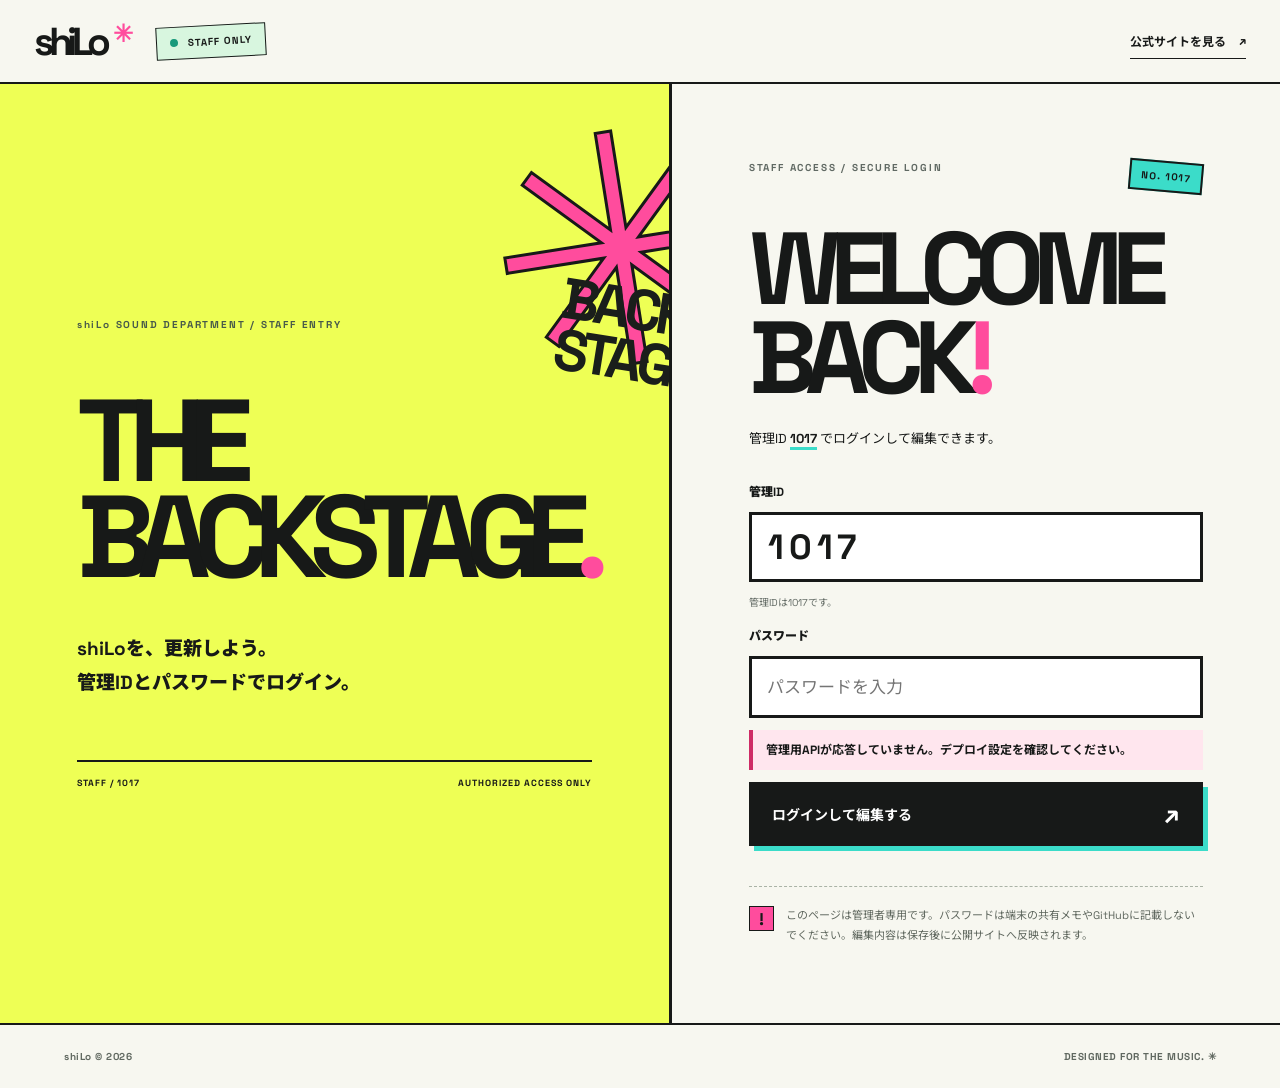
==== commit 5981236a: "Connect shiLo BACKSTAGE to production ID 1017 authentication and live content API" ====
--- a/admin/index.html
+++ b/admin/index.html
@@ -5,21 +5,45 @@
 <meta name="viewport" content="width=device-width, initial-scale=1">
 <meta name="theme-color" content="#f7f7f0">
 <meta name="robots" content="noindex,nofollow">
-<meta name="description" content="shiLo 管理画面のデザイン確認用プレビュー。ログイン・本番保存は未実装です。">
-<title>BACKSTAGE / shiLo — 管理画面デザイン</title>
+<meta name="description" content="shiLo公式サイトの管理画面。管理ID1017とパスワードでログインし、ライブ・お知らせ・メンバー・グッズを更新できます。">
+<title>BACKSTAGE / shiLo — 管理画面</title>
 <link rel="preconnect" href="https://fonts.googleapis.com">
 <link rel="preconnect" href="https://fonts.gstatic.com" crossorigin>
-<link rel="stylesheet" href="./admin.css?v=backstage-design-1">
-<script src="./admin.js?v=backstage-design-1" defer></script>
+<link rel="stylesheet" href="./admin.css?v=backstage-live-1017-v1">
+<script src="./admin.js?v=backstage-live-1017-v1" defer></script>
 </head>
 <body>
 <a class="skip-link" href="#main">編集エリアへ移動</a>
 <header class="topbar">
   <a class="brand" href="../" aria-label="shiLoのホームに戻る">shi<span>Lo</span><b>✳</b></a>
-  <span class="studio-chip"><span class="live-dot" aria-hidden="true"></span> DESIGN PREVIEW</span>
+  <span class="studio-chip"><span class="live-dot" aria-hidden="true"></span> STAFF ONLY</span>
   <a class="site-link" href="../" target="_blank" rel="noopener noreferrer">公式サイトを見る <span aria-hidden="true">↗</span></a>
 </header>
-<div class="app-frame">
+<section class="preview-login" id="login-screen" aria-labelledby="preview-login-title">
+  <div class="login-intro">
+    <p class="overline">shiLo SOUND DEPARTMENT / STAFF ENTRY</p>
+    <div class="login-art">✳ <span>BACK<br>STAGE!</span></div>
+    <h1 id="preview-login-title">THE<br>BACKSTAGE<span>.</span></h1>
+    <p class="login-message">shiLoを、更新しよう。<br>管理IDとパスワードでログイン。</p>
+    <div class="login-art-foot"><span>STAFF / 1017</span><span>AUTHORIZED ACCESS ONLY</span></div>
+  </div>
+  <div class="login-panel">
+    <div class="login-panel-header"><p class="overline">STAFF ACCESS / SECURE LOGIN</p><span>NO. 1017</span></div>
+    <h2>WELCOME<br>BACK<span>!</span></h2>
+    <p class="login-description">管理ID <strong>1017</strong> でログインして編集できます。</p>
+    <form id="login-form">
+      <label for="login-id">管理ID</label>
+      <input id="login-id" name="id" type="text" inputmode="numeric" autocomplete="off" value="1017" maxlength="4" required aria-describedby="login-hint">
+      <p class="login-field-hint" id="login-hint">管理IDは1017です。</p>
+      <label for="login-password">パスワード</label>
+      <input id="login-password" name="password" type="password" autocomplete="current-password" minlength="12" maxlength="128" required placeholder="パスワードを入力">
+      <p id="login-error" class="login-error" role="alert" hidden></p>
+      <button type="submit" class="login-submit">ログインして編集する <span aria-hidden="true">↗</span></button>
+    </form>
+    <div class="login-warning"><span aria-hidden="true">!</span><p>このページは管理者専用です。パスワードは端末の共有メモやGitHubに記載しないでください。編集内容は保存後に公開サイトへ反映されます。</p></div>
+  </div>
+</section>
+<div class="app-frame" id="workspace" hidden>
   <aside class="sidebar" aria-label="管理メニュー">
     <div class="sidebar-title"><span class="sidebar-side">SOUND DEPARTMENT / 046</span><strong>THE<br>BACKSTAGE<span>.</span></strong><p>shiLo の編集室</p></div>
     <nav class="side-nav" aria-label="コンテンツの管理">
@@ -34,7 +58,7 @@
   </aside>
 
   <main id="main" class="main">
-    <div class="notice" role="note"><span class="notice-symbol" aria-hidden="true">!</span><p><strong>デザイン確認モード</strong><span>ログイン・本番公開は未接続。ここでの変更はこのブラウザにだけ保存され、公式サイトには反映されません。</span></p></div>
+    <div class="notice" role="note"><span class="notice-symbol" aria-hidden="true">!</span><p><strong>管理者ログイン中 / ID 1017</strong><span>「公開イメージ」をオンにした情報は、保存後に公式サイトで公開されます。内容を確認してから保存してください。</span></p></div>
     <nav class="mobile-nav" aria-label="スマホ管理メニュー">
       <button type="button" data-mobile-view="dashboard" aria-current="page"><span>✳</span>HOME</button>
       <button type="button" data-mobile-view="events"><span>♪</span>LIVE</button>
@@ -47,7 +71,7 @@
 
     <section id="dashboard-view" class="view">
       <header class="page-heading"><div><p class="overline">WELCOME TO YOUR CONTROL DESK / 01</p><h1>LET'S MAKE<br><em>SOME NOISE</em><span>.</span></h1><p class="heading-description">ライブも、ニュースも、グッズも。<br>shiLoの情報をここからまとめて編集。</p></div><div class="header-art" aria-hidden="true"><span class="header-art-sun">✳</span><span class="header-art-note">ON<br>THE<br>RECORD!</span></div></header>
-      <div class="dashboard-toolbar"><span><span class="online-circle"></span> WORKSPACE / PREVIEW</span><button id="reset-demo" type="button" class="subtle-button">サンプルに戻す <span aria-hidden="true">↻</span></button></div>
+      <div class="dashboard-toolbar"><span><span class="online-circle"></span> WORKSPACE / LIVE ID 1017</span><div class="dashboard-toolbar-actions"><button id="logout" type="button" class="subtle-button">ログアウト ↶</button><button id="reload-data" type="button" class="subtle-button">最新情報を再取得 <span aria-hidden="true">↻</span></button></div></div>
       <div id="overview-cards" class="overview-cards"></div>
       <div class="dashboard-bottom">
         <section class="quick-panel">
@@ -60,7 +84,7 @@
           </div>
         </section>
         <section class="preview-panel">
-          <div class="preview-stamp">LOOK ↘</div><p class="overline">02 / DESIGN DRAFT</p><h2>YOUR<br>CONTENT<span>.</span></h2><p>追加や変更はこの画面で試せるよ。<br>本番反映はログイン機能を作るときに接続予定。</p><div class="mini-cover"><img src="../assets/quest-cover.jpg" alt="shiLo『Quest』ジャケット" loading="lazy"><span>shiLo / CONTROL NOTES<br><b>THE SOUND GOES ON.</b></span></div>
+          <div class="preview-stamp">LOOK ↘</div><p class="overline">02 / DESIGN DRAFT</p><h2>YOUR<br>CONTENT<span>.</span></h2><p>編集して保存するとサイトに反映できるよ。<br>下書きと公開中の情報を分けて管理。</p><div class="mini-cover"><img src="../assets/quest-cover.jpg" alt="shiLo『Quest』ジャケット" loading="lazy"><span>shiLo / CONTROL NOTES<br><b>THE SOUND GOES ON.</b></span></div>
         </section>
       </div>
     </section>
@@ -72,7 +96,7 @@
         <button id="add-item" class="add-button" type="button"><span aria-hidden="true">＋</span> 新しく追加</button>
       </div>
       <div id="collection-list" class="collection-list"></div>
-      <p class="list-note">※ この一覧はデザイン確認用です。本番サイトには表示されません。</p>
+      <p class="list-note">※ 「公開中」の情報は本番サイトに表示されます。変更前に内容を確認してください。</p>
     </section>
 
     <section id="settings-view" class="view" hidden>
@@ -80,7 +104,7 @@
       <form id="settings-form" class="settings-form">
         <div class="settings-card"><span class="field-kicker">01 / TOP MESSAGE</span><label for="setting-tagline">メインのキャッチコピー</label><textarea id="setting-tagline" name="tagline" rows="3" maxlength="130" placeholder="日常に、おしゃぽっぷなBGMを。"></textarea><small>トップページのメッセージに使う想定。</small></div>
         <div class="settings-card"><span class="field-kicker">02 / ABOUT shiLo</span><label for="setting-about">バンドの紹介文</label><textarea id="setting-about" name="about" rows="5" maxlength="700" placeholder="shiLoの紹介文"></textarea><small>ABOUT欄の文章に使う想定。</small></div>
-        <div class="settings-actions"><button type="submit" class="primary-button">この端末に仮保存 <span aria-hidden="true">↗</span></button><p>公式サイトには反映しません。</p></div>
+        <div class="settings-actions"><button type="submit" class="primary-button">変更を本番保存 <span aria-hidden="true">↗</span></button><p>保存すると公開サイトの文章が更新されます。</p></div>
       </form>
     </section>
   </main>
@@ -88,11 +112,11 @@
 <div id="editor-overlay" class="editor-overlay" hidden>
   <div id="editor-backdrop" class="editor-backdrop" aria-hidden="true"></div>
   <section class="editor-sheet" role="dialog" aria-modal="true" aria-labelledby="editor-heading">
-    <header class="editor-header"><div><p id="editor-kicker" class="overline">EDIT / DESIGN PREVIEW</p><h2 id="editor-heading">新しく追加</h2></div><button id="editor-close" type="button" class="icon-close" aria-label="編集を閉じる">×</button></header>
+    <header class="editor-header"><div><p id="editor-kicker" class="overline">EDIT / PRODUCTION</p><h2 id="editor-heading">新しく追加</h2></div><button id="editor-close" type="button" class="icon-close" aria-label="編集を閉じる">×</button></header>
     <form id="editor-form">
       <div id="editor-fields" class="editor-fields"></div>
-      <label class="publish-control"><input type="checkbox" name="published"><span><strong>公開イメージにする</strong><small>本番への公開は行いません</small></span><span class="switch-art" aria-hidden="true"></span></label>
-      <div class="editor-footer"><button type="button" id="editor-cancel" class="cancel-button">キャンセル</button><button type="submit" class="primary-button">仮保存する <span aria-hidden="true">↗</span></button></div>
+      <label class="publish-control"><input type="checkbox" name="published"><span><strong>サイトに公開する</strong><small>オンにして保存すると、公式サイトに表示されます</small></span><span class="switch-art" aria-hidden="true"></span></label>
+      <div class="editor-footer"><button type="button" id="editor-cancel" class="cancel-button">キャンセル</button><button type="submit" class="primary-button">保存して反映する <span aria-hidden="true">↗</span></button></div>
     </form>
   </section>
 </div>
--- a/admin/admin.css
+++ b/admin/admin.css
@@ -246,3 +246,75 @@
  .page-heading h1{font-size:13vw}
 }
 @media(prefers-reduced-motion:reduce){html{scroll-behavior:auto}*,*::before,*::after{transition:none!important;animation:none!important}}
+
+
+/* Visual-only staff ID 1017 sign-in mockup. Never a security boundary. */
+.preview-login{min-height:calc(100dvh - 156px);display:grid;grid-template-columns:1.05fr .95fr;align-items:stretch;background:#f7f7f0}
+.login-intro{padding:clamp(35px,6vw,100px);background:var(--acid);border-right:3px solid var(--ink);position:relative;display:flex;flex-direction:column;justify-content:center;overflow:hidden}
+.login-intro>.overline{color:#485a4a;position:relative;z-index:2}
+.login-intro h1{font-size:clamp(67px,9.1vw,155px);font-weight:700;letter-spacing:-.135em;line-height:.82;margin:45px 0 29px;position:relative;z-index:1}
+.login-intro h1>span{color:var(--pink)}
+.login-message{font-size:clamp(13px,1.5vw,19px);font-weight:900;line-height:1.8;position:relative;z-index:1}
+.login-art{position:absolute;font-size:clamp(175px,25vw,370px);color:var(--pink);line-height:1;top:1%;right:-13%;transform:rotate(-9deg);-webkit-text-stroke:3px var(--ink);pointer-events:none}
+.login-art span{position:absolute;bottom:8%;right:22%;font-size:clamp(25px,4.5vw,70px);line-height:.89;letter-spacing:-.1em;color:#1a1e1b;-webkit-text-stroke:0;transform:rotate(18deg);font-weight:900}
+.login-art-foot{margin-top:40px;border-top:2px solid var(--ink);display:flex;justify-content:space-between;gap:15px;padding-top:15px;font-size:9px;letter-spacing:1px;font-weight:700;position:relative;z-index:1}
+.login-panel{display:flex;flex-direction:column;justify-content:center;padding:clamp(30px,6vw,105px);max-width:710px;width:100%;margin:auto;min-width:0}
+.login-panel-header{display:flex;gap:20px;align-items:start;justify-content:space-between}
+.login-panel-header .overline{margin:0;max-width:220px}
+.login-panel-header>span{background:var(--cyan);font-size:10px;letter-spacing:1px;font-weight:700;padding:7px 10px;transform:rotate(5deg);border:2px solid var(--ink);white-space:nowrap}
+.login-panel h2{font-size:clamp(61px,8vw,128px);line-height:.87;letter-spacing:-.105em;margin:32px 0 24px}
+.login-panel h2>span{color:var(--pink)}
+.login-description{font-size:13px;line-height:2;margin:0 0 30px}
+.login-description strong{border-bottom:3px solid var(--cyan)}
+#login-form{display:flex;flex-direction:column;gap:12px}
+#login-form label{font-size:12px;font-weight:900}
+#login-id{width:100%;height:70px;background:#fff;border:3px solid var(--ink);border-radius:0;font-family:"Space Grotesk",sans-serif;font-weight:700;font-size:35px;letter-spacing:.14em;padding:12px 16px;color:var(--ink)}
+.login-field-hint{font-size:10px;color:var(--muted);margin:0 0 5px}
+.login-error{font-size:12px;line-height:1.7;background:#ffe6ee;border-left:4px solid #ce2c66;padding:10px 13px;margin:0;font-weight:700}
+.login-submit{width:100%;display:flex;align-items:center;justify-content:space-between;gap:15px;min-height:60px;background:var(--ink);color:#fff;border:2px solid var(--ink);font-weight:700;font-size:14px;padding:14px 21px;box-shadow:5px 5px 0 var(--cyan)}
+.login-submit:hover{background:#2e4740}
+.login-submit span{font-size:25px}
+.login-warning{display:flex;gap:12px;align-items:start;border-top:1px dashed #aab3a6;margin-top:40px;padding-top:19px}
+.login-warning>span{flex-shrink:0;width:25px;height:25px;background:var(--pink);border:1px solid var(--ink);font-size:17px;font-weight:900;display:grid;place-items:center}
+.login-warning p{font-size:11px;line-height:1.8;margin:0;color:#60685f}
+.login-warning strong{color:var(--ink)}
+.dashboard-toolbar-actions{display:flex;align-items:center;gap:16px;flex-wrap:wrap;justify-content:flex-end}
+@media(max-width:900px){
+  .preview-login{grid-template-columns:1fr;min-height:auto}
+  .login-intro{border-right:0;border-bottom:3px solid var(--ink);padding:48px 7% 31px;min-height:305px}
+  .login-intro h1{font-size:clamp(67px,13vw,110px);margin:29px 0 15px}
+  .login-art{font-size:210px;top:-20px;right:-10%;opacity:.55}
+  .login-art span{font-size:31px}
+  .login-art-foot{margin-top:25px}
+  .login-panel{padding:42px 7% 64px;max-width:700px}
+  .login-panel h2{font-size:clamp(61px,10vw,105px)}
+}
+@media(max-width:700px){
+  .preview-login{display:block;min-height:calc(100dvh - 123px)}
+  .login-intro{min-height:290px;padding:40px 6% 29px}
+  .login-intro>.overline{font-size:8px}
+  .login-intro h1{font-size:clamp(64px,14vw,88px);line-height:.86;margin:25px 0 16px}
+  .login-art{font-size:160px;right:-12%;top:13px;opacity:.55}
+  .login-message{font-size:12px;line-height:1.6}
+  .login-art-foot{font-size:7px;margin-top:23px}
+  .login-art-foot span:last-child{max-width:145px;text-align:right}
+  .login-panel{padding:36px 6% 55px}
+  .login-panel-header>.overline{font-size:9px}
+  .login-panel h2{font-size:clamp(66px,15vw,95px);margin:23px 0 17px}
+  .login-description{font-size:12px;margin-bottom:23px}
+  #login-id{height:65px;font-size:30px}
+  .login-warning{margin-top:31px}
+  .dashboard-toolbar{align-items:flex-start;flex-direction:column;gap:7px}
+  .dashboard-toolbar-actions{width:100%;justify-content:space-between;gap:7px}
+  .dashboard-toolbar-actions .subtle-button{font-size:10px}
+}
+
+/* Production login and server-save states */
+#login-password{width:100%;height:62px;background:#fff;border:3px solid var(--ink);border-radius:0;font-size:17px;padding:12px 15px;color:var(--ink)}
+#login-password:focus-visible,#login-id:focus-visible{outline:3px solid #008e79;outline-offset:3px}
+.login-panel{gap:0}
+.login-submit:disabled,.primary-button:disabled,.entry-buttons button:disabled{opacity:.6;cursor:wait}
+.login-error[hidden]{display:none!important}
+.studio-chip{background:#d8f6df}
+.preview-login[hidden],.app-frame[hidden]{display:none!important}
+@media(max-width:700px){#login-password{height:60px}}
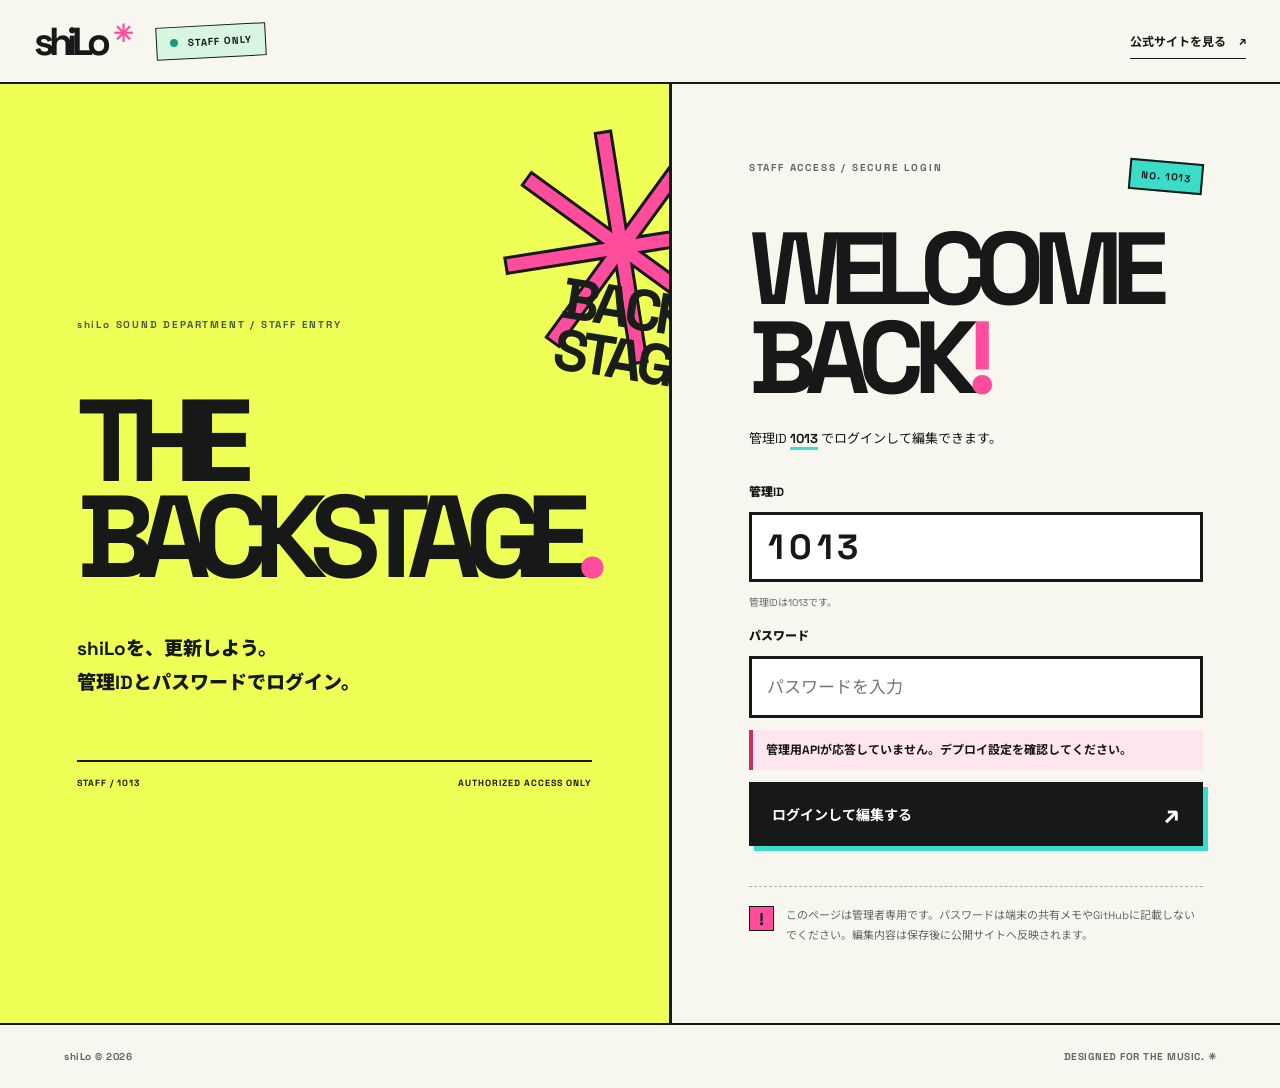
==== commit 1a1b3f07: "Restore shiLo staff ID 1013 and retain secure server-managed password" ====
--- a/admin/index.html
+++ b/admin/index.html
@@ -5,12 +5,12 @@
 <meta name="viewport" content="width=device-width, initial-scale=1">
 <meta name="theme-color" content="#f7f7f0">
 <meta name="robots" content="noindex,nofollow">
-<meta name="description" content="shiLo公式サイトの管理画面。管理ID1017とパスワードでログインし、ライブ・お知らせ・メンバー・グッズを更新できます。">
+<meta name="description" content="shiLo公式サイトの管理画面。管理ID1013とパスワードでログインし、ライブ・お知らせ・メンバー・グッズを更新できます。">
 <title>BACKSTAGE / shiLo — 管理画面</title>
 <link rel="preconnect" href="https://fonts.googleapis.com">
 <link rel="preconnect" href="https://fonts.gstatic.com" crossorigin>
-<link rel="stylesheet" href="./admin.css?v=backstage-live-1017-v1">
-<script src="./admin.js?v=backstage-live-1017-v1" defer></script>
+<link rel="stylesheet" href="./admin.css?v=backstage-live-1013-v1">
+<script src="./admin.js?v=backstage-live-1013-v1" defer></script>
 </head>
 <body>
 <a class="skip-link" href="#main">編集エリアへ移動</a>
@@ -25,16 +25,16 @@
     <div class="login-art">✳ <span>BACK<br>STAGE!</span></div>
     <h1 id="preview-login-title">THE<br>BACKSTAGE<span>.</span></h1>
     <p class="login-message">shiLoを、更新しよう。<br>管理IDとパスワードでログイン。</p>
-    <div class="login-art-foot"><span>STAFF / 1017</span><span>AUTHORIZED ACCESS ONLY</span></div>
+    <div class="login-art-foot"><span>STAFF / 1013</span><span>AUTHORIZED ACCESS ONLY</span></div>
   </div>
   <div class="login-panel">
-    <div class="login-panel-header"><p class="overline">STAFF ACCESS / SECURE LOGIN</p><span>NO. 1017</span></div>
+    <div class="login-panel-header"><p class="overline">STAFF ACCESS / SECURE LOGIN</p><span>NO. 1013</span></div>
     <h2>WELCOME<br>BACK<span>!</span></h2>
-    <p class="login-description">管理ID <strong>1017</strong> でログインして編集できます。</p>
+    <p class="login-description">管理ID <strong>1013</strong> でログインして編集できます。</p>
     <form id="login-form">
       <label for="login-id">管理ID</label>
-      <input id="login-id" name="id" type="text" inputmode="numeric" autocomplete="off" value="1017" maxlength="4" required aria-describedby="login-hint">
-      <p class="login-field-hint" id="login-hint">管理IDは1017です。</p>
+      <input id="login-id" name="id" type="text" inputmode="numeric" autocomplete="off" value="1013" maxlength="4" required aria-describedby="login-hint">
+      <p class="login-field-hint" id="login-hint">管理IDは1013です。</p>
       <label for="login-password">パスワード</label>
       <input id="login-password" name="password" type="password" autocomplete="current-password" minlength="12" maxlength="128" required placeholder="パスワードを入力">
       <p id="login-error" class="login-error" role="alert" hidden></p>
@@ -58,7 +58,7 @@
   </aside>
 
   <main id="main" class="main">
-    <div class="notice" role="note"><span class="notice-symbol" aria-hidden="true">!</span><p><strong>管理者ログイン中 / ID 1017</strong><span>「公開イメージ」をオンにした情報は、保存後に公式サイトで公開されます。内容を確認してから保存してください。</span></p></div>
+    <div class="notice" role="note"><span class="notice-symbol" aria-hidden="true">!</span><p><strong>管理者ログイン中 / ID 1013</strong><span>「公開イメージ」をオンにした情報は、保存後に公式サイトで公開されます。内容を確認してから保存してください。</span></p></div>
     <nav class="mobile-nav" aria-label="スマホ管理メニュー">
       <button type="button" data-mobile-view="dashboard" aria-current="page"><span>✳</span>HOME</button>
       <button type="button" data-mobile-view="events"><span>♪</span>LIVE</button>
@@ -71,7 +71,7 @@
 
     <section id="dashboard-view" class="view">
       <header class="page-heading"><div><p class="overline">WELCOME TO YOUR CONTROL DESK / 01</p><h1>LET'S MAKE<br><em>SOME NOISE</em><span>.</span></h1><p class="heading-description">ライブも、ニュースも、グッズも。<br>shiLoの情報をここからまとめて編集。</p></div><div class="header-art" aria-hidden="true"><span class="header-art-sun">✳</span><span class="header-art-note">ON<br>THE<br>RECORD!</span></div></header>
-      <div class="dashboard-toolbar"><span><span class="online-circle"></span> WORKSPACE / LIVE ID 1017</span><div class="dashboard-toolbar-actions"><button id="logout" type="button" class="subtle-button">ログアウト ↶</button><button id="reload-data" type="button" class="subtle-button">最新情報を再取得 <span aria-hidden="true">↻</span></button></div></div>
+      <div class="dashboard-toolbar"><span><span class="online-circle"></span> WORKSPACE / LIVE ID 1013</span><div class="dashboard-toolbar-actions"><button id="logout" type="button" class="subtle-button">ログアウト ↶</button><button id="reload-data" type="button" class="subtle-button">最新情報を再取得 <span aria-hidden="true">↻</span></button></div></div>
       <div id="overview-cards" class="overview-cards"></div>
       <div class="dashboard-bottom">
         <section class="quick-panel">
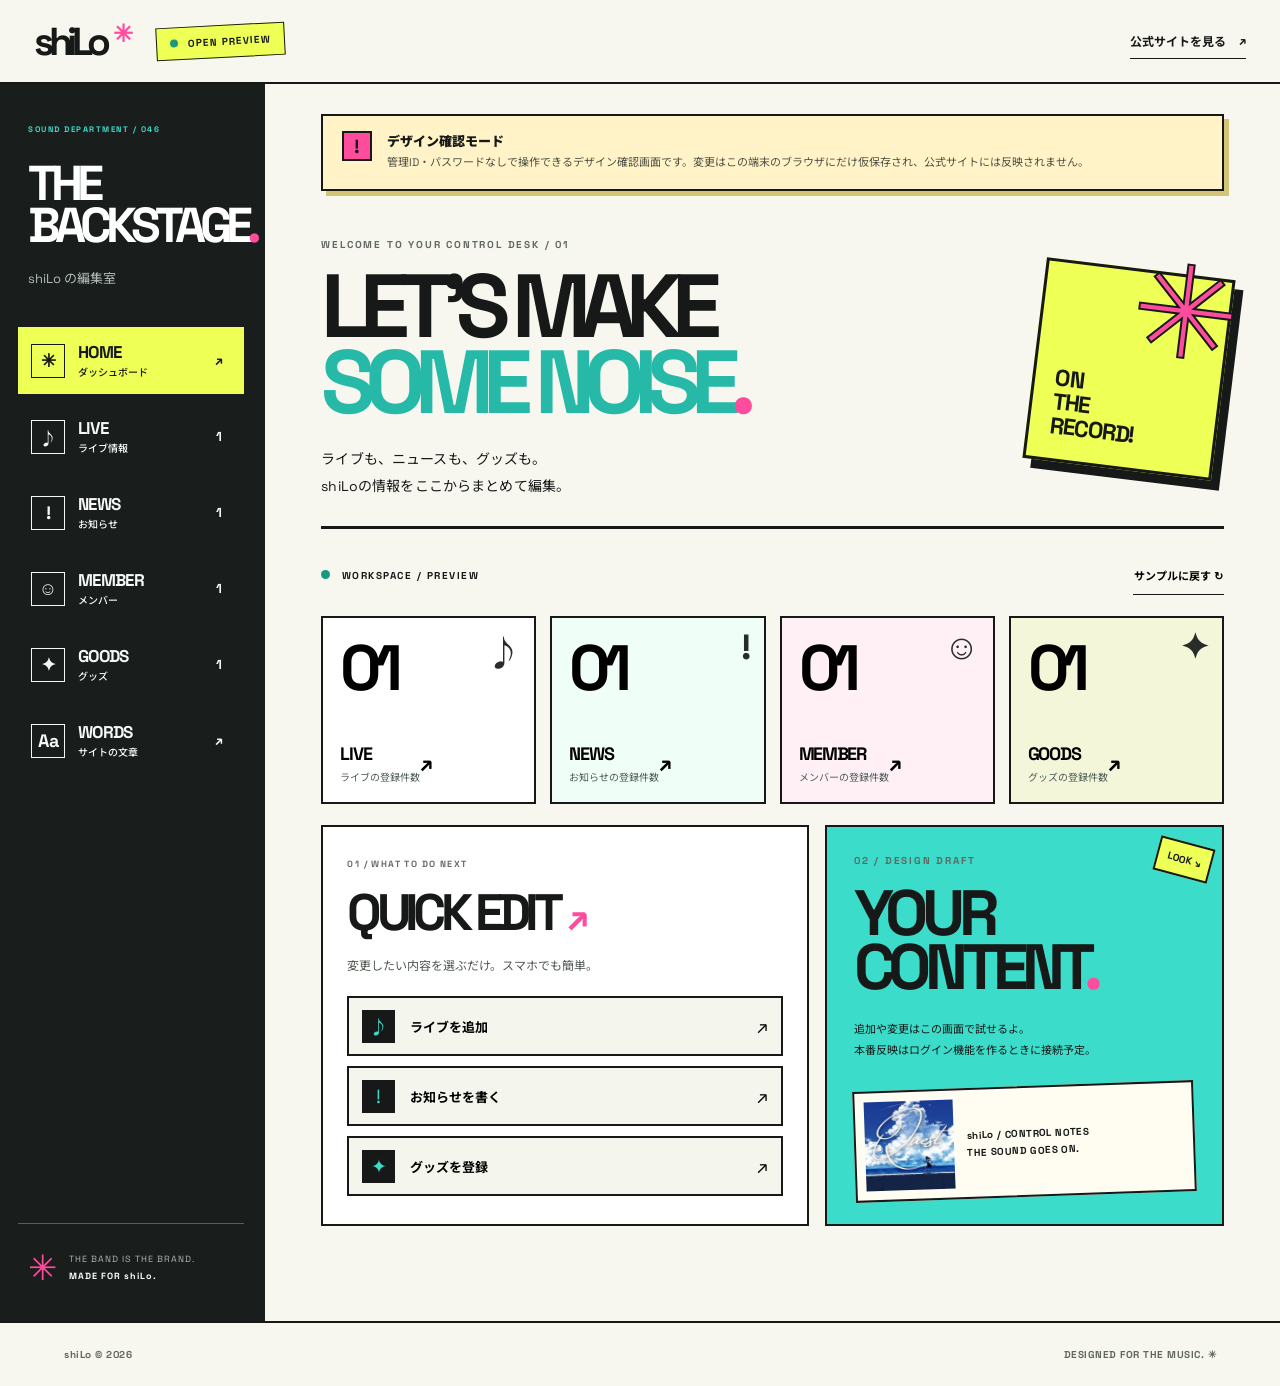
==== commit 0a2e68f4: "Open shiLo BACKSTAGE design preview without login while preserving protected API" ====
--- a/admin/index.html
+++ b/admin/index.html
@@ -5,45 +5,21 @@
 <meta name="viewport" content="width=device-width, initial-scale=1">
 <meta name="theme-color" content="#f7f7f0">
 <meta name="robots" content="noindex,nofollow">
-<meta name="description" content="shiLo公式サイトの管理画面。管理ID1013とパスワードでログインし、ライブ・お知らせ・メンバー・グッズを更新できます。">
-<title>BACKSTAGE / shiLo — 管理画面</title>
+<meta name="description" content="shiLo 管理画面のデザイン確認用プレビュー。ログイン・本番保存は未実装です。">
+<title>BACKSTAGE / shiLo — 管理画面デザイン</title>
 <link rel="preconnect" href="https://fonts.googleapis.com">
 <link rel="preconnect" href="https://fonts.gstatic.com" crossorigin>
-<link rel="stylesheet" href="./admin.css?v=backstage-live-1013-v1">
-<script src="./admin.js?v=backstage-live-1013-v1" defer></script>
+<link rel="stylesheet" href="./admin.css?v=backstage-open-20261017">
+<script src="./admin.js?v=backstage-open-20261017" defer></script>
 </head>
 <body>
 <a class="skip-link" href="#main">編集エリアへ移動</a>
 <header class="topbar">
   <a class="brand" href="../" aria-label="shiLoのホームに戻る">shi<span>Lo</span><b>✳</b></a>
-  <span class="studio-chip"><span class="live-dot" aria-hidden="true"></span> STAFF ONLY</span>
+  <span class="studio-chip"><span class="live-dot" aria-hidden="true"></span> OPEN PREVIEW</span>
   <a class="site-link" href="../" target="_blank" rel="noopener noreferrer">公式サイトを見る <span aria-hidden="true">↗</span></a>
 </header>
-<section class="preview-login" id="login-screen" aria-labelledby="preview-login-title">
-  <div class="login-intro">
-    <p class="overline">shiLo SOUND DEPARTMENT / STAFF ENTRY</p>
-    <div class="login-art">✳ <span>BACK<br>STAGE!</span></div>
-    <h1 id="preview-login-title">THE<br>BACKSTAGE<span>.</span></h1>
-    <p class="login-message">shiLoを、更新しよう。<br>管理IDとパスワードでログイン。</p>
-    <div class="login-art-foot"><span>STAFF / 1013</span><span>AUTHORIZED ACCESS ONLY</span></div>
-  </div>
-  <div class="login-panel">
-    <div class="login-panel-header"><p class="overline">STAFF ACCESS / SECURE LOGIN</p><span>NO. 1013</span></div>
-    <h2>WELCOME<br>BACK<span>!</span></h2>
-    <p class="login-description">管理ID <strong>1013</strong> でログインして編集できます。</p>
-    <form id="login-form">
-      <label for="login-id">管理ID</label>
-      <input id="login-id" name="id" type="text" inputmode="numeric" autocomplete="off" value="1013" maxlength="4" required aria-describedby="login-hint">
-      <p class="login-field-hint" id="login-hint">管理IDは1013です。</p>
-      <label for="login-password">パスワード</label>
-      <input id="login-password" name="password" type="password" autocomplete="current-password" minlength="12" maxlength="128" required placeholder="パスワードを入力">
-      <p id="login-error" class="login-error" role="alert" hidden></p>
-      <button type="submit" class="login-submit">ログインして編集する <span aria-hidden="true">↗</span></button>
-    </form>
-    <div class="login-warning"><span aria-hidden="true">!</span><p>このページは管理者専用です。パスワードは端末の共有メモやGitHubに記載しないでください。編集内容は保存後に公開サイトへ反映されます。</p></div>
-  </div>
-</section>
-<div class="app-frame" id="workspace" hidden>
+<div class="app-frame">
   <aside class="sidebar" aria-label="管理メニュー">
     <div class="sidebar-title"><span class="sidebar-side">SOUND DEPARTMENT / 046</span><strong>THE<br>BACKSTAGE<span>.</span></strong><p>shiLo の編集室</p></div>
     <nav class="side-nav" aria-label="コンテンツの管理">
@@ -58,7 +34,7 @@
   </aside>
 
   <main id="main" class="main">
-    <div class="notice" role="note"><span class="notice-symbol" aria-hidden="true">!</span><p><strong>管理者ログイン中 / ID 1013</strong><span>「公開イメージ」をオンにした情報は、保存後に公式サイトで公開されます。内容を確認してから保存してください。</span></p></div>
+    <div class="notice" role="note"><span class="notice-symbol" aria-hidden="true">!</span><p><strong>デザイン確認モード</strong><span>管理ID・パスワードなしで操作できるデザイン確認画面です。変更はこの端末のブラウザにだけ仮保存され、公式サイトには反映されません。</span></p></div>
     <nav class="mobile-nav" aria-label="スマホ管理メニュー">
       <button type="button" data-mobile-view="dashboard" aria-current="page"><span>✳</span>HOME</button>
       <button type="button" data-mobile-view="events"><span>♪</span>LIVE</button>
@@ -71,7 +47,7 @@
 
     <section id="dashboard-view" class="view">
       <header class="page-heading"><div><p class="overline">WELCOME TO YOUR CONTROL DESK / 01</p><h1>LET'S MAKE<br><em>SOME NOISE</em><span>.</span></h1><p class="heading-description">ライブも、ニュースも、グッズも。<br>shiLoの情報をここからまとめて編集。</p></div><div class="header-art" aria-hidden="true"><span class="header-art-sun">✳</span><span class="header-art-note">ON<br>THE<br>RECORD!</span></div></header>
-      <div class="dashboard-toolbar"><span><span class="online-circle"></span> WORKSPACE / LIVE ID 1013</span><div class="dashboard-toolbar-actions"><button id="logout" type="button" class="subtle-button">ログアウト ↶</button><button id="reload-data" type="button" class="subtle-button">最新情報を再取得 <span aria-hidden="true">↻</span></button></div></div>
+      <div class="dashboard-toolbar"><span><span class="online-circle"></span> WORKSPACE / PREVIEW</span><button id="reset-demo" type="button" class="subtle-button">サンプルに戻す <span aria-hidden="true">↻</span></button></div>
       <div id="overview-cards" class="overview-cards"></div>
       <div class="dashboard-bottom">
         <section class="quick-panel">
@@ -84,7 +60,7 @@
           </div>
         </section>
         <section class="preview-panel">
-          <div class="preview-stamp">LOOK ↘</div><p class="overline">02 / DESIGN DRAFT</p><h2>YOUR<br>CONTENT<span>.</span></h2><p>編集して保存するとサイトに反映できるよ。<br>下書きと公開中の情報を分けて管理。</p><div class="mini-cover"><img src="../assets/quest-cover.jpg" alt="shiLo『Quest』ジャケット" loading="lazy"><span>shiLo / CONTROL NOTES<br><b>THE SOUND GOES ON.</b></span></div>
+          <div class="preview-stamp">LOOK ↘</div><p class="overline">02 / DESIGN DRAFT</p><h2>YOUR<br>CONTENT<span>.</span></h2><p>追加や変更はこの画面で試せるよ。<br>本番反映はログイン機能を作るときに接続予定。</p><div class="mini-cover"><img src="../assets/quest-cover.jpg" alt="shiLo『Quest』ジャケット" loading="lazy"><span>shiLo / CONTROL NOTES<br><b>THE SOUND GOES ON.</b></span></div>
         </section>
       </div>
     </section>
@@ -96,7 +72,7 @@
         <button id="add-item" class="add-button" type="button"><span aria-hidden="true">＋</span> 新しく追加</button>
       </div>
       <div id="collection-list" class="collection-list"></div>
-      <p class="list-note">※ 「公開中」の情報は本番サイトに表示されます。変更前に内容を確認してください。</p>
+      <p class="list-note">※ この一覧はデザイン確認用です。本番サイトには表示されません。</p>
     </section>
 
     <section id="settings-view" class="view" hidden>
@@ -104,7 +80,7 @@
       <form id="settings-form" class="settings-form">
         <div class="settings-card"><span class="field-kicker">01 / TOP MESSAGE</span><label for="setting-tagline">メインのキャッチコピー</label><textarea id="setting-tagline" name="tagline" rows="3" maxlength="130" placeholder="日常に、おしゃぽっぷなBGMを。"></textarea><small>トップページのメッセージに使う想定。</small></div>
         <div class="settings-card"><span class="field-kicker">02 / ABOUT shiLo</span><label for="setting-about">バンドの紹介文</label><textarea id="setting-about" name="about" rows="5" maxlength="700" placeholder="shiLoの紹介文"></textarea><small>ABOUT欄の文章に使う想定。</small></div>
-        <div class="settings-actions"><button type="submit" class="primary-button">変更を本番保存 <span aria-hidden="true">↗</span></button><p>保存すると公開サイトの文章が更新されます。</p></div>
+        <div class="settings-actions"><button type="submit" class="primary-button">この端末に仮保存 <span aria-hidden="true">↗</span></button><p>公式サイトには反映しません。</p></div>
       </form>
     </section>
   </main>
@@ -112,11 +88,11 @@
 <div id="editor-overlay" class="editor-overlay" hidden>
   <div id="editor-backdrop" class="editor-backdrop" aria-hidden="true"></div>
   <section class="editor-sheet" role="dialog" aria-modal="true" aria-labelledby="editor-heading">
-    <header class="editor-header"><div><p id="editor-kicker" class="overline">EDIT / PRODUCTION</p><h2 id="editor-heading">新しく追加</h2></div><button id="editor-close" type="button" class="icon-close" aria-label="編集を閉じる">×</button></header>
+    <header class="editor-header"><div><p id="editor-kicker" class="overline">EDIT / DESIGN PREVIEW</p><h2 id="editor-heading">新しく追加</h2></div><button id="editor-close" type="button" class="icon-close" aria-label="編集を閉じる">×</button></header>
     <form id="editor-form">
       <div id="editor-fields" class="editor-fields"></div>
-      <label class="publish-control"><input type="checkbox" name="published"><span><strong>サイトに公開する</strong><small>オンにして保存すると、公式サイトに表示されます</small></span><span class="switch-art" aria-hidden="true"></span></label>
-      <div class="editor-footer"><button type="button" id="editor-cancel" class="cancel-button">キャンセル</button><button type="submit" class="primary-button">保存して反映する <span aria-hidden="true">↗</span></button></div>
+      <label class="publish-control"><input type="checkbox" name="published"><span><strong>公開イメージにする</strong><small>本番への公開は行いません</small></span><span class="switch-art" aria-hidden="true"></span></label>
+      <div class="editor-footer"><button type="button" id="editor-cancel" class="cancel-button">キャンセル</button><button type="submit" class="primary-button">仮保存する <span aria-hidden="true">↗</span></button></div>
     </form>
   </section>
 </div>
--- a/admin/admin.css
+++ b/admin/admin.css
@@ -246,75 +246,3 @@
  .page-heading h1{font-size:13vw}
 }
 @media(prefers-reduced-motion:reduce){html{scroll-behavior:auto}*,*::before,*::after{transition:none!important;animation:none!important}}
-
-
-/* Visual-only staff ID 1017 sign-in mockup. Never a security boundary. */
-.preview-login{min-height:calc(100dvh - 156px);display:grid;grid-template-columns:1.05fr .95fr;align-items:stretch;background:#f7f7f0}
-.login-intro{padding:clamp(35px,6vw,100px);background:var(--acid);border-right:3px solid var(--ink);position:relative;display:flex;flex-direction:column;justify-content:center;overflow:hidden}
-.login-intro>.overline{color:#485a4a;position:relative;z-index:2}
-.login-intro h1{font-size:clamp(67px,9.1vw,155px);font-weight:700;letter-spacing:-.135em;line-height:.82;margin:45px 0 29px;position:relative;z-index:1}
-.login-intro h1>span{color:var(--pink)}
-.login-message{font-size:clamp(13px,1.5vw,19px);font-weight:900;line-height:1.8;position:relative;z-index:1}
-.login-art{position:absolute;font-size:clamp(175px,25vw,370px);color:var(--pink);line-height:1;top:1%;right:-13%;transform:rotate(-9deg);-webkit-text-stroke:3px var(--ink);pointer-events:none}
-.login-art span{position:absolute;bottom:8%;right:22%;font-size:clamp(25px,4.5vw,70px);line-height:.89;letter-spacing:-.1em;color:#1a1e1b;-webkit-text-stroke:0;transform:rotate(18deg);font-weight:900}
-.login-art-foot{margin-top:40px;border-top:2px solid var(--ink);display:flex;justify-content:space-between;gap:15px;padding-top:15px;font-size:9px;letter-spacing:1px;font-weight:700;position:relative;z-index:1}
-.login-panel{display:flex;flex-direction:column;justify-content:center;padding:clamp(30px,6vw,105px);max-width:710px;width:100%;margin:auto;min-width:0}
-.login-panel-header{display:flex;gap:20px;align-items:start;justify-content:space-between}
-.login-panel-header .overline{margin:0;max-width:220px}
-.login-panel-header>span{background:var(--cyan);font-size:10px;letter-spacing:1px;font-weight:700;padding:7px 10px;transform:rotate(5deg);border:2px solid var(--ink);white-space:nowrap}
-.login-panel h2{font-size:clamp(61px,8vw,128px);line-height:.87;letter-spacing:-.105em;margin:32px 0 24px}
-.login-panel h2>span{color:var(--pink)}
-.login-description{font-size:13px;line-height:2;margin:0 0 30px}
-.login-description strong{border-bottom:3px solid var(--cyan)}
-#login-form{display:flex;flex-direction:column;gap:12px}
-#login-form label{font-size:12px;font-weight:900}
-#login-id{width:100%;height:70px;background:#fff;border:3px solid var(--ink);border-radius:0;font-family:"Space Grotesk",sans-serif;font-weight:700;font-size:35px;letter-spacing:.14em;padding:12px 16px;color:var(--ink)}
-.login-field-hint{font-size:10px;color:var(--muted);margin:0 0 5px}
-.login-error{font-size:12px;line-height:1.7;background:#ffe6ee;border-left:4px solid #ce2c66;padding:10px 13px;margin:0;font-weight:700}
-.login-submit{width:100%;display:flex;align-items:center;justify-content:space-between;gap:15px;min-height:60px;background:var(--ink);color:#fff;border:2px solid var(--ink);font-weight:700;font-size:14px;padding:14px 21px;box-shadow:5px 5px 0 var(--cyan)}
-.login-submit:hover{background:#2e4740}
-.login-submit span{font-size:25px}
-.login-warning{display:flex;gap:12px;align-items:start;border-top:1px dashed #aab3a6;margin-top:40px;padding-top:19px}
-.login-warning>span{flex-shrink:0;width:25px;height:25px;background:var(--pink);border:1px solid var(--ink);font-size:17px;font-weight:900;display:grid;place-items:center}
-.login-warning p{font-size:11px;line-height:1.8;margin:0;color:#60685f}
-.login-warning strong{color:var(--ink)}
-.dashboard-toolbar-actions{display:flex;align-items:center;gap:16px;flex-wrap:wrap;justify-content:flex-end}
-@media(max-width:900px){
-  .preview-login{grid-template-columns:1fr;min-height:auto}
-  .login-intro{border-right:0;border-bottom:3px solid var(--ink);padding:48px 7% 31px;min-height:305px}
-  .login-intro h1{font-size:clamp(67px,13vw,110px);margin:29px 0 15px}
-  .login-art{font-size:210px;top:-20px;right:-10%;opacity:.55}
-  .login-art span{font-size:31px}
-  .login-art-foot{margin-top:25px}
-  .login-panel{padding:42px 7% 64px;max-width:700px}
-  .login-panel h2{font-size:clamp(61px,10vw,105px)}
-}
-@media(max-width:700px){
-  .preview-login{display:block;min-height:calc(100dvh - 123px)}
-  .login-intro{min-height:290px;padding:40px 6% 29px}
-  .login-intro>.overline{font-size:8px}
-  .login-intro h1{font-size:clamp(64px,14vw,88px);line-height:.86;margin:25px 0 16px}
-  .login-art{font-size:160px;right:-12%;top:13px;opacity:.55}
-  .login-message{font-size:12px;line-height:1.6}
-  .login-art-foot{font-size:7px;margin-top:23px}
-  .login-art-foot span:last-child{max-width:145px;text-align:right}
-  .login-panel{padding:36px 6% 55px}
-  .login-panel-header>.overline{font-size:9px}
-  .login-panel h2{font-size:clamp(66px,15vw,95px);margin:23px 0 17px}
-  .login-description{font-size:12px;margin-bottom:23px}
-  #login-id{height:65px;font-size:30px}
-  .login-warning{margin-top:31px}
-  .dashboard-toolbar{align-items:flex-start;flex-direction:column;gap:7px}
-  .dashboard-toolbar-actions{width:100%;justify-content:space-between;gap:7px}
-  .dashboard-toolbar-actions .subtle-button{font-size:10px}
-}
-
-/* Production login and server-save states */
-#login-password{width:100%;height:62px;background:#fff;border:3px solid var(--ink);border-radius:0;font-size:17px;padding:12px 15px;color:var(--ink)}
-#login-password:focus-visible,#login-id:focus-visible{outline:3px solid #008e79;outline-offset:3px}
-.login-panel{gap:0}
-.login-submit:disabled,.primary-button:disabled,.entry-buttons button:disabled{opacity:.6;cursor:wait}
-.login-error[hidden]{display:none!important}
-.studio-chip{background:#d8f6df}
-.preview-login[hidden],.app-frame[hidden]{display:none!important}
-@media(max-width:700px){#login-password{height:60px}}
